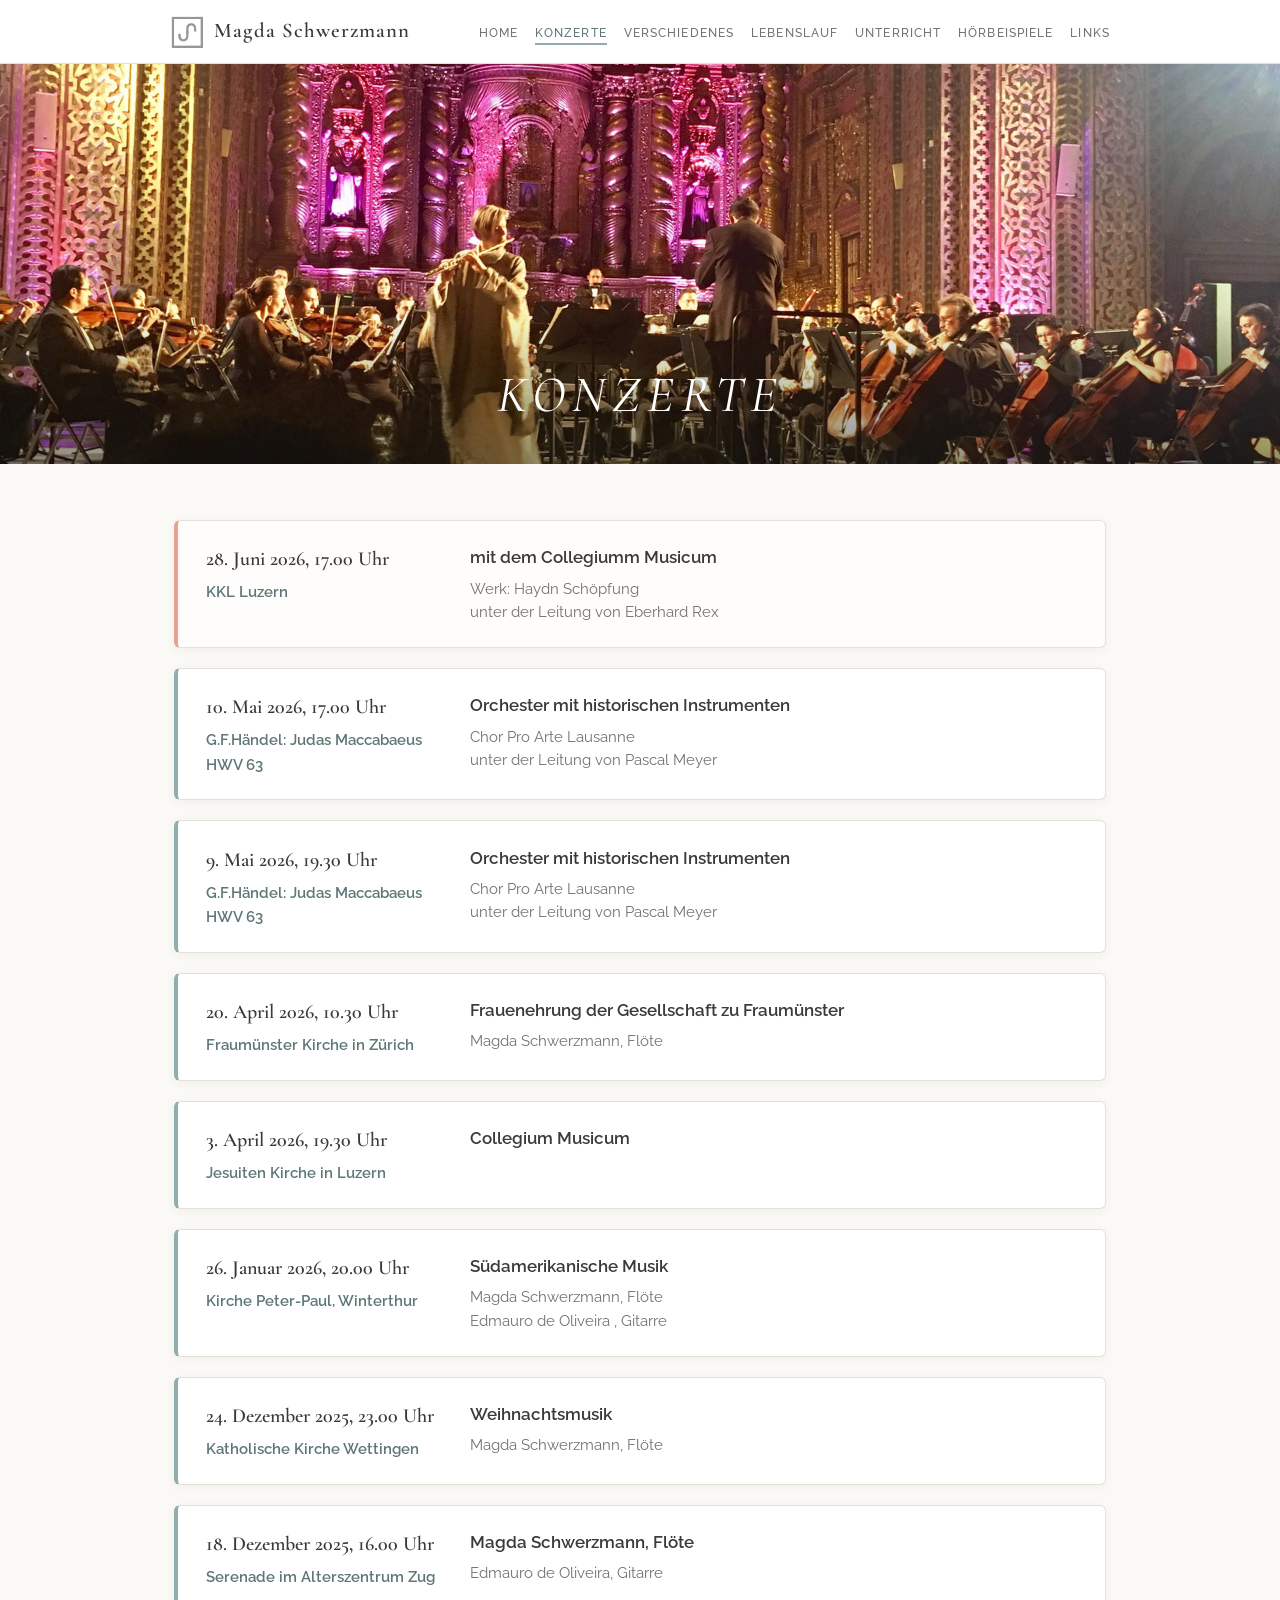
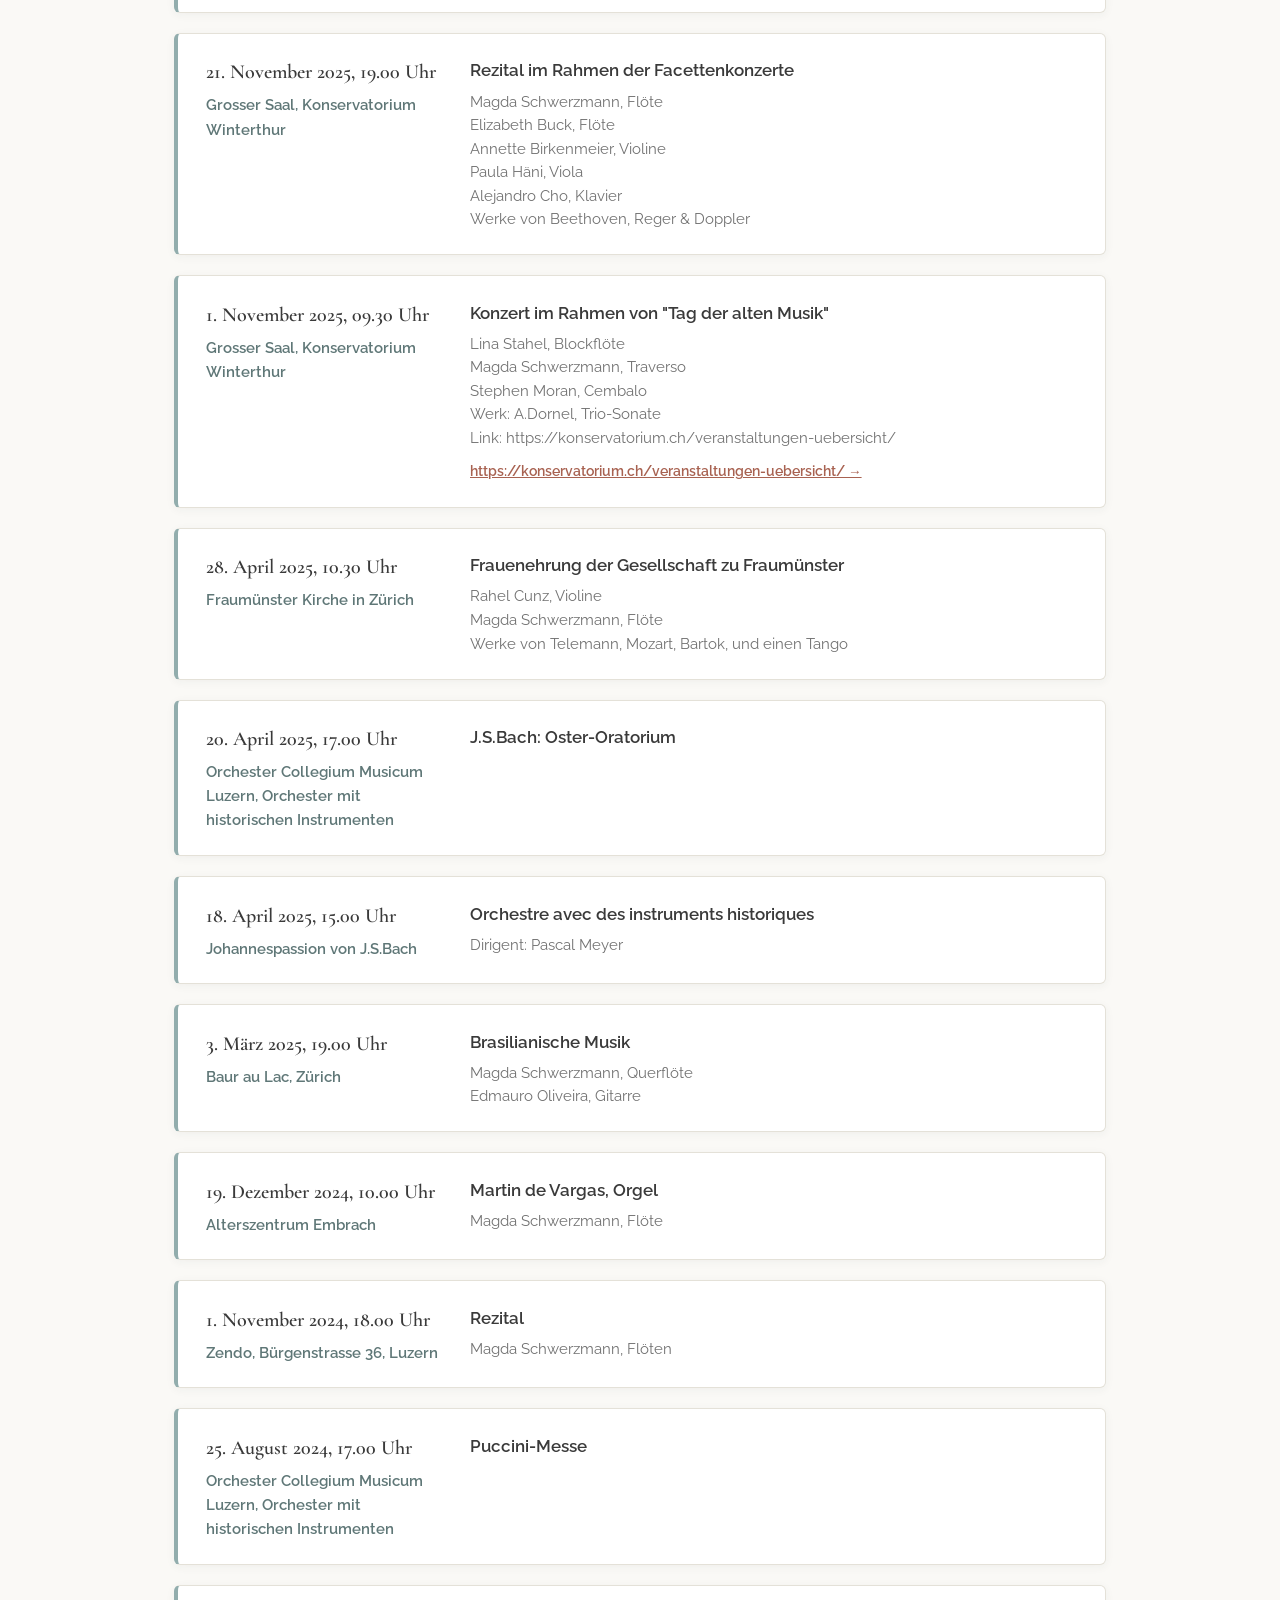
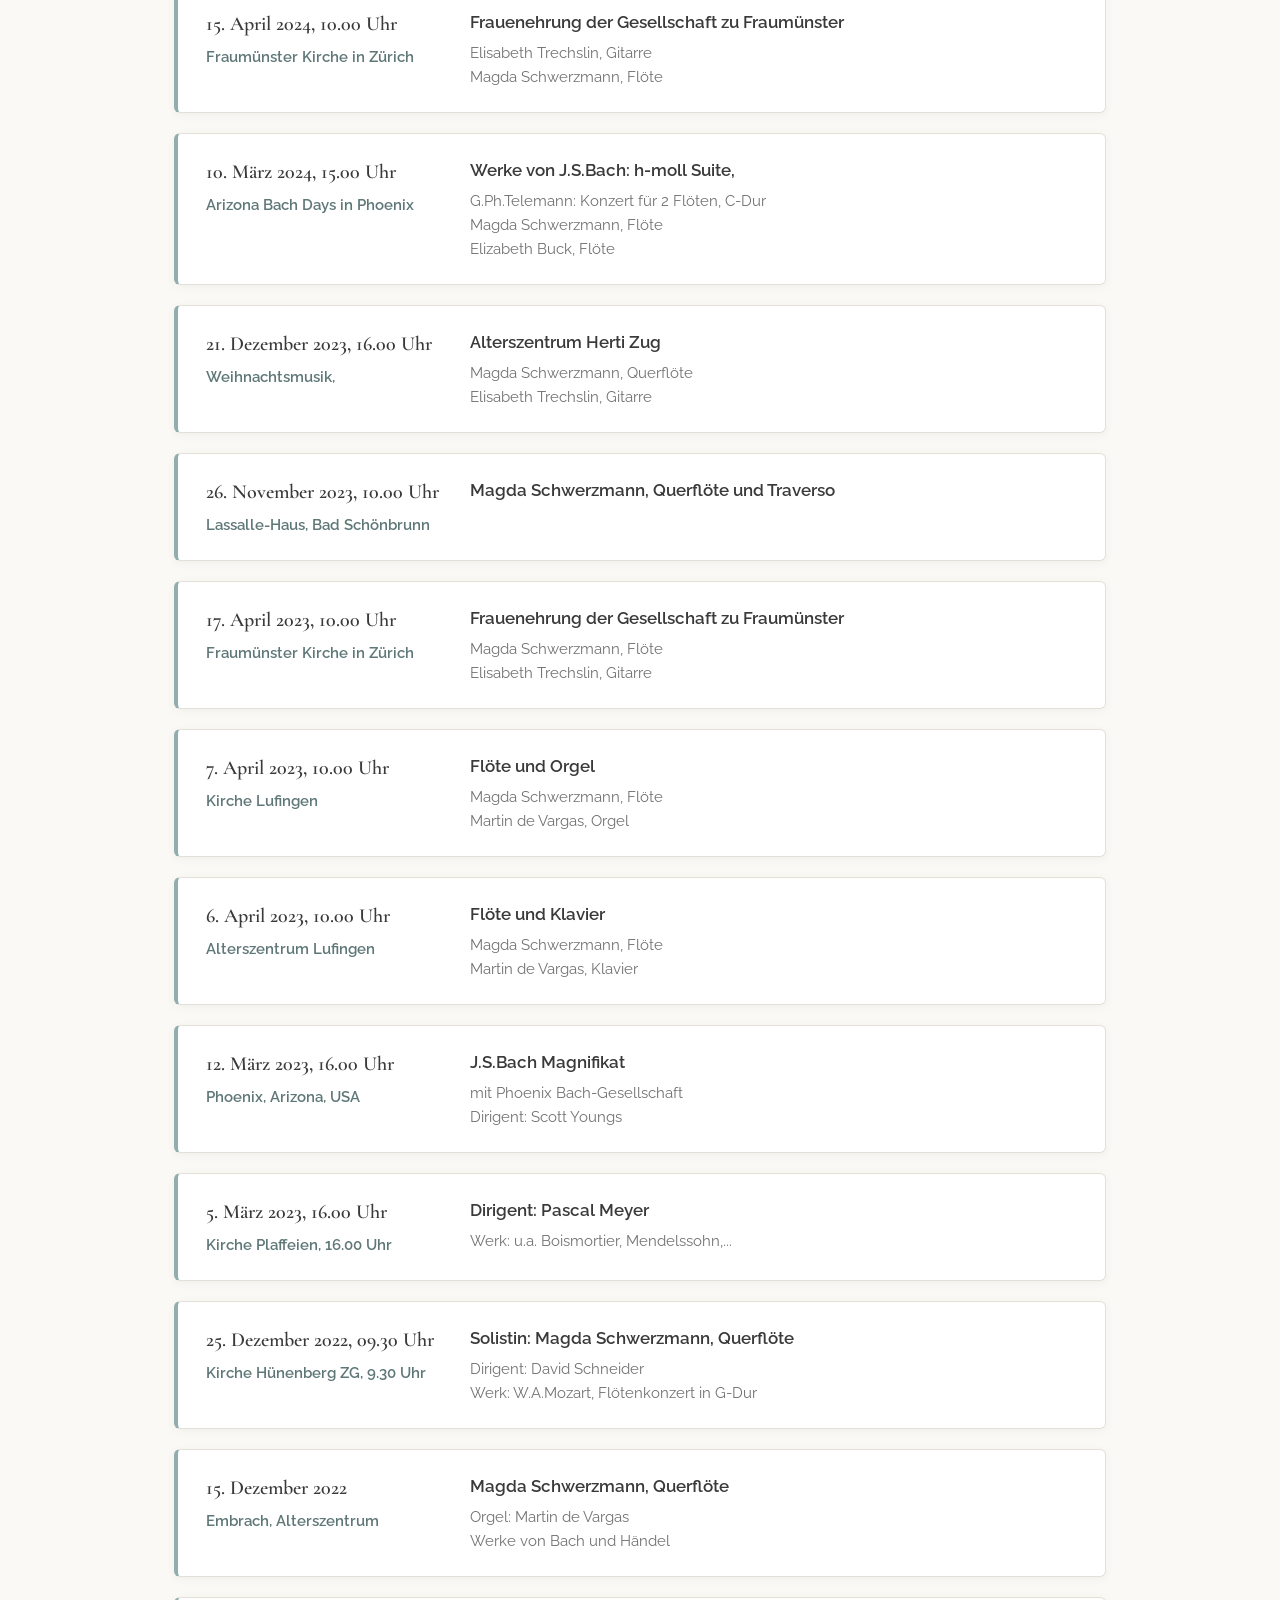
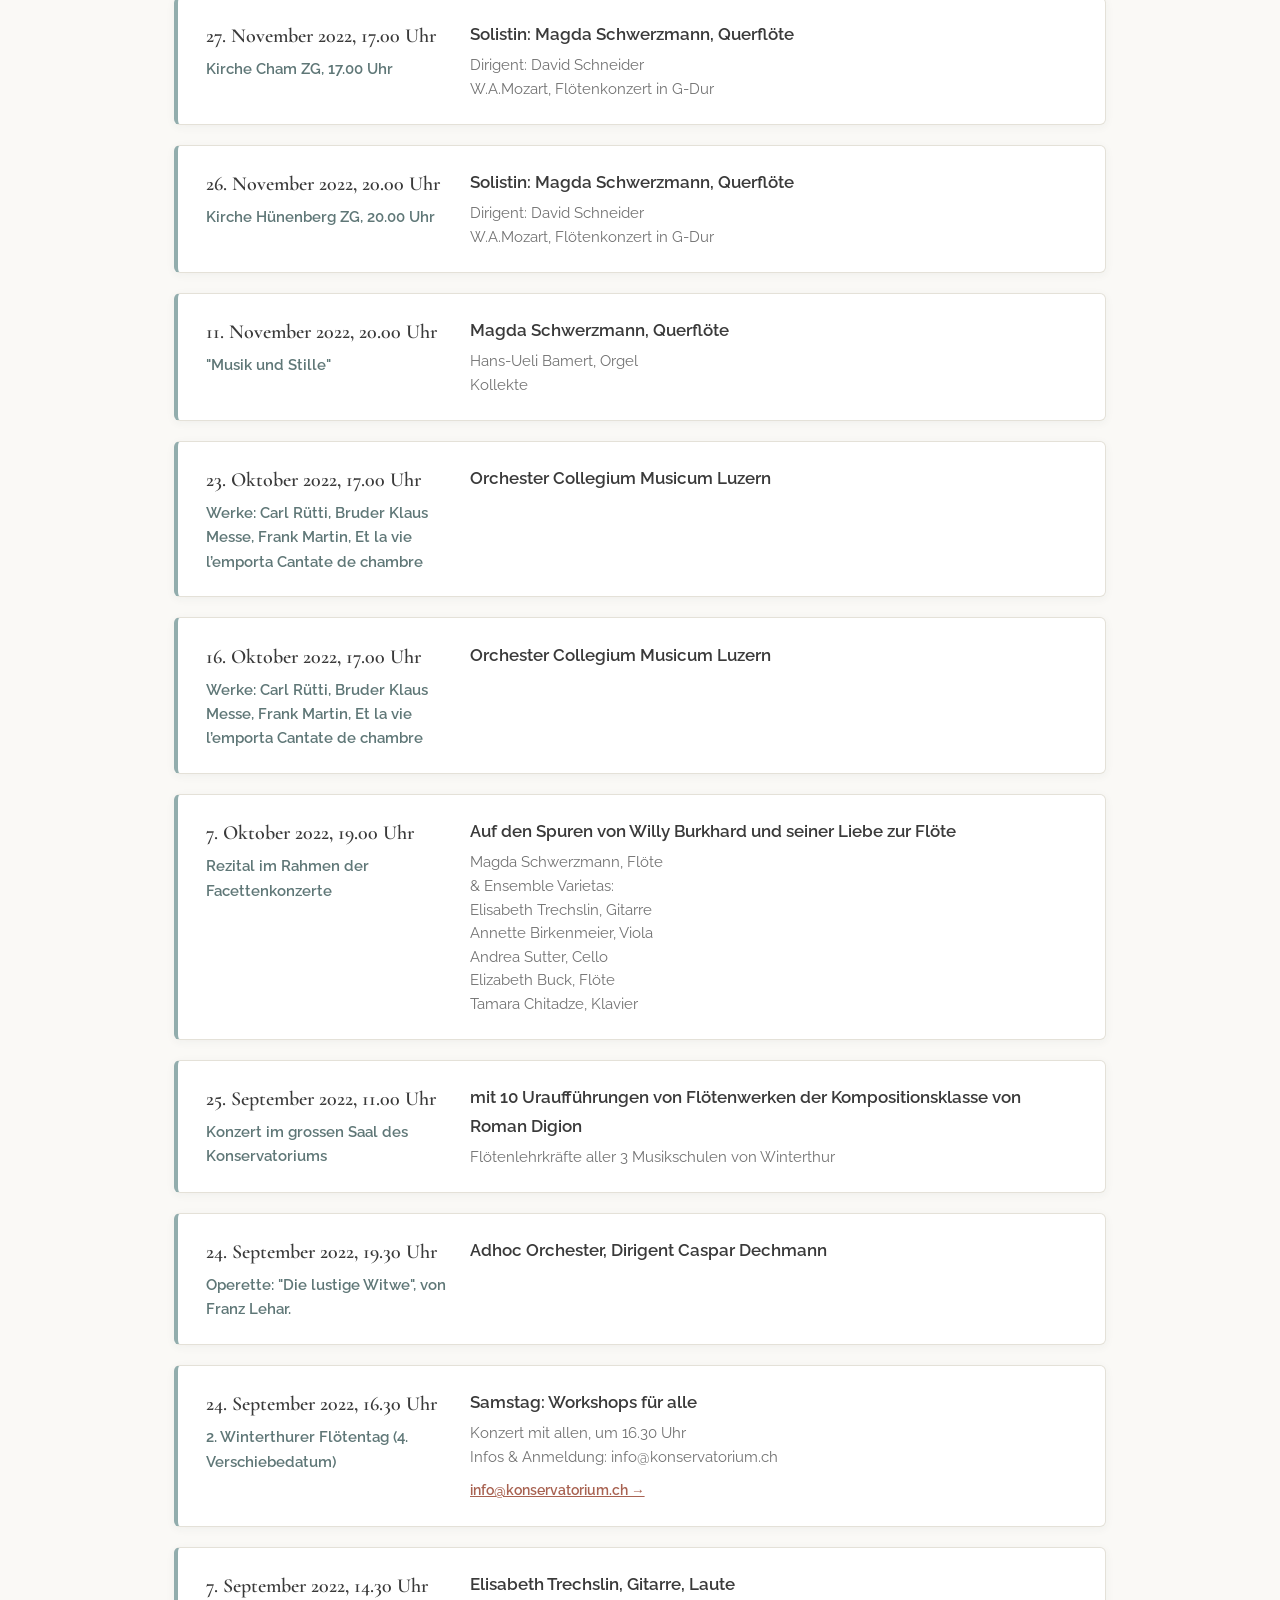
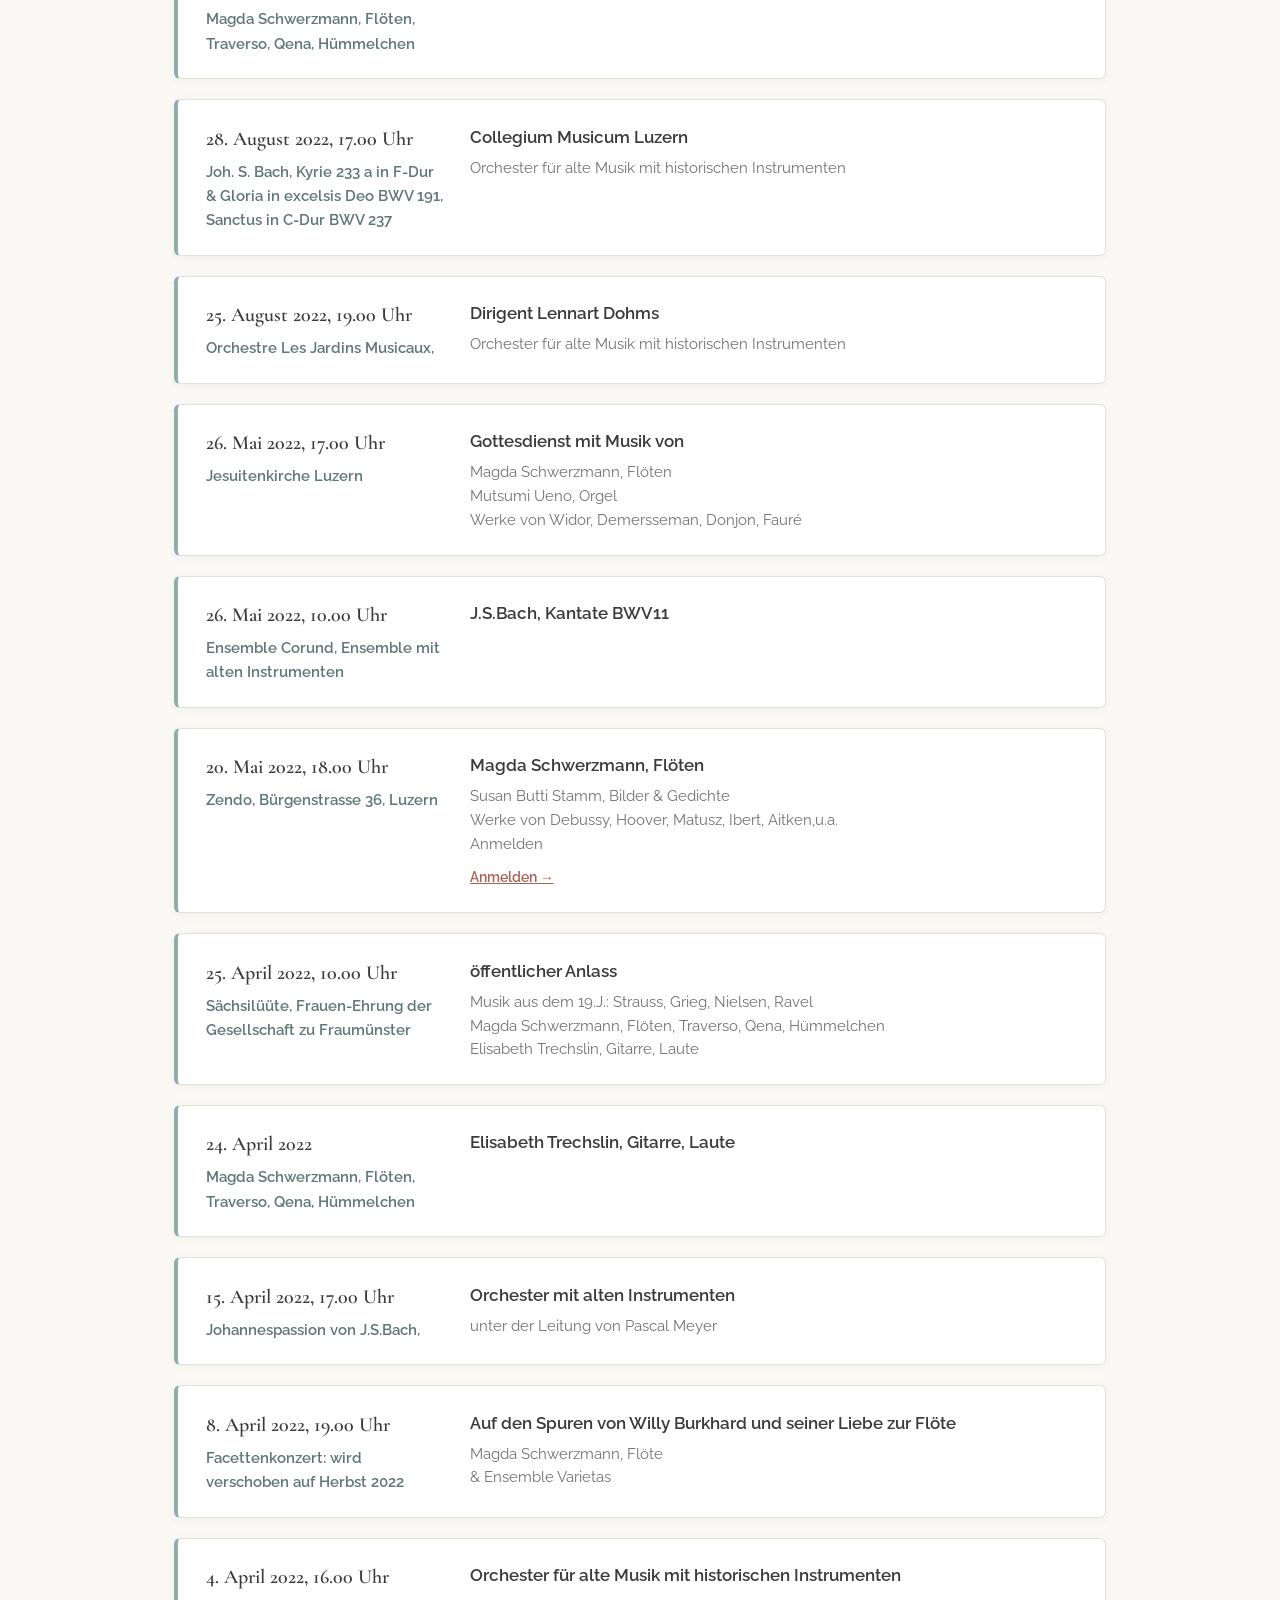
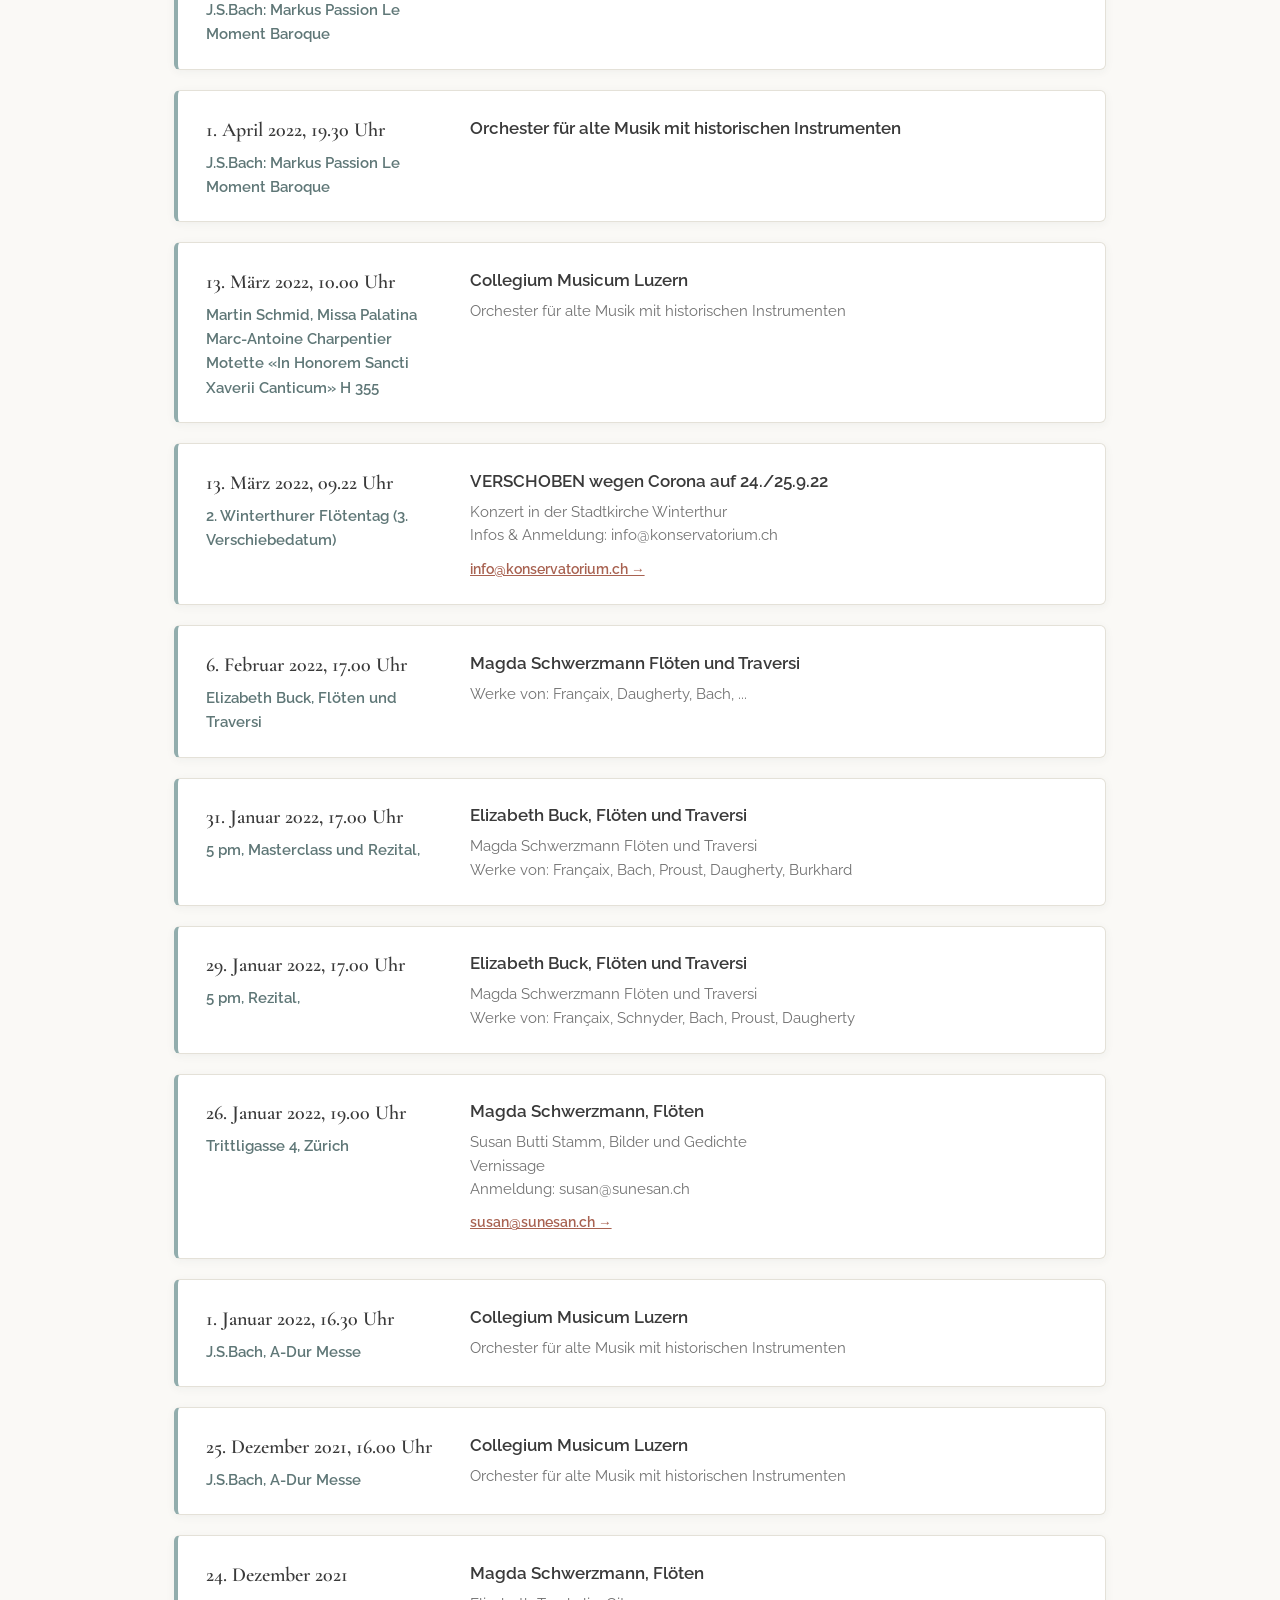
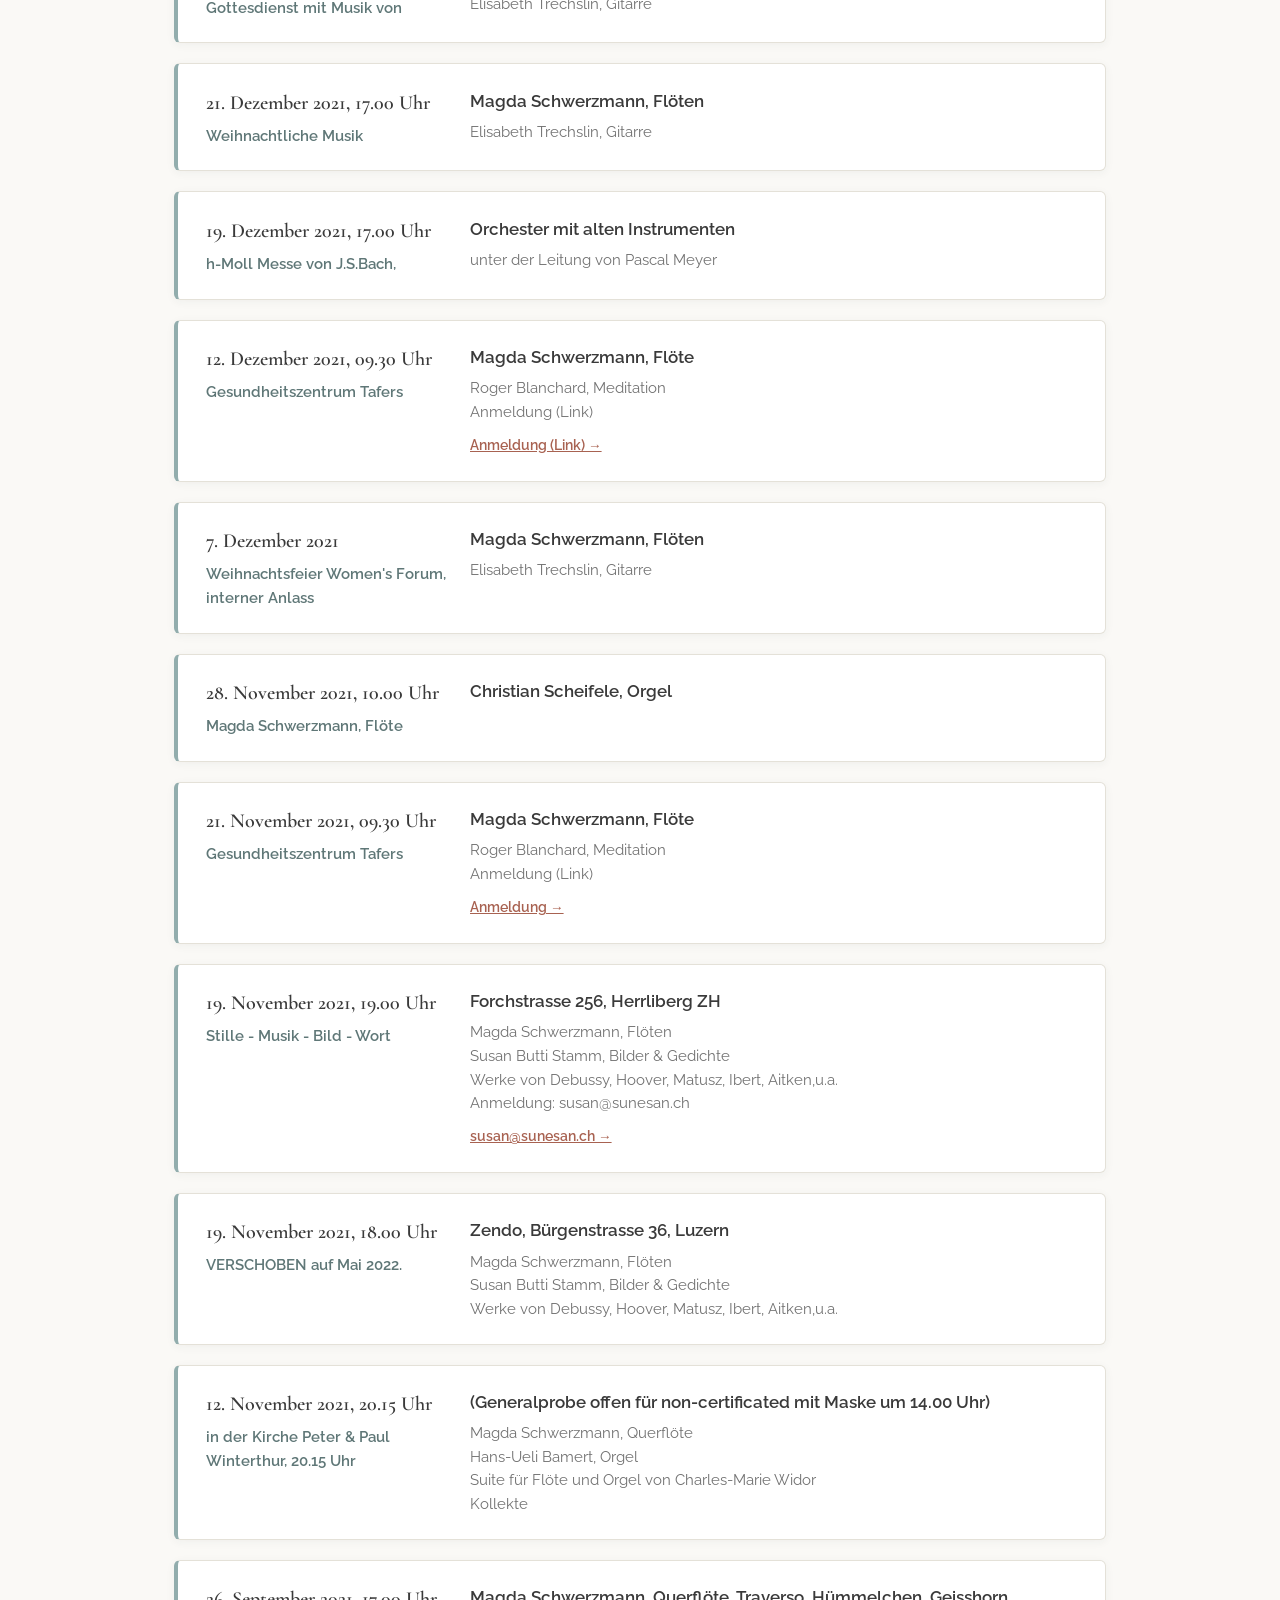
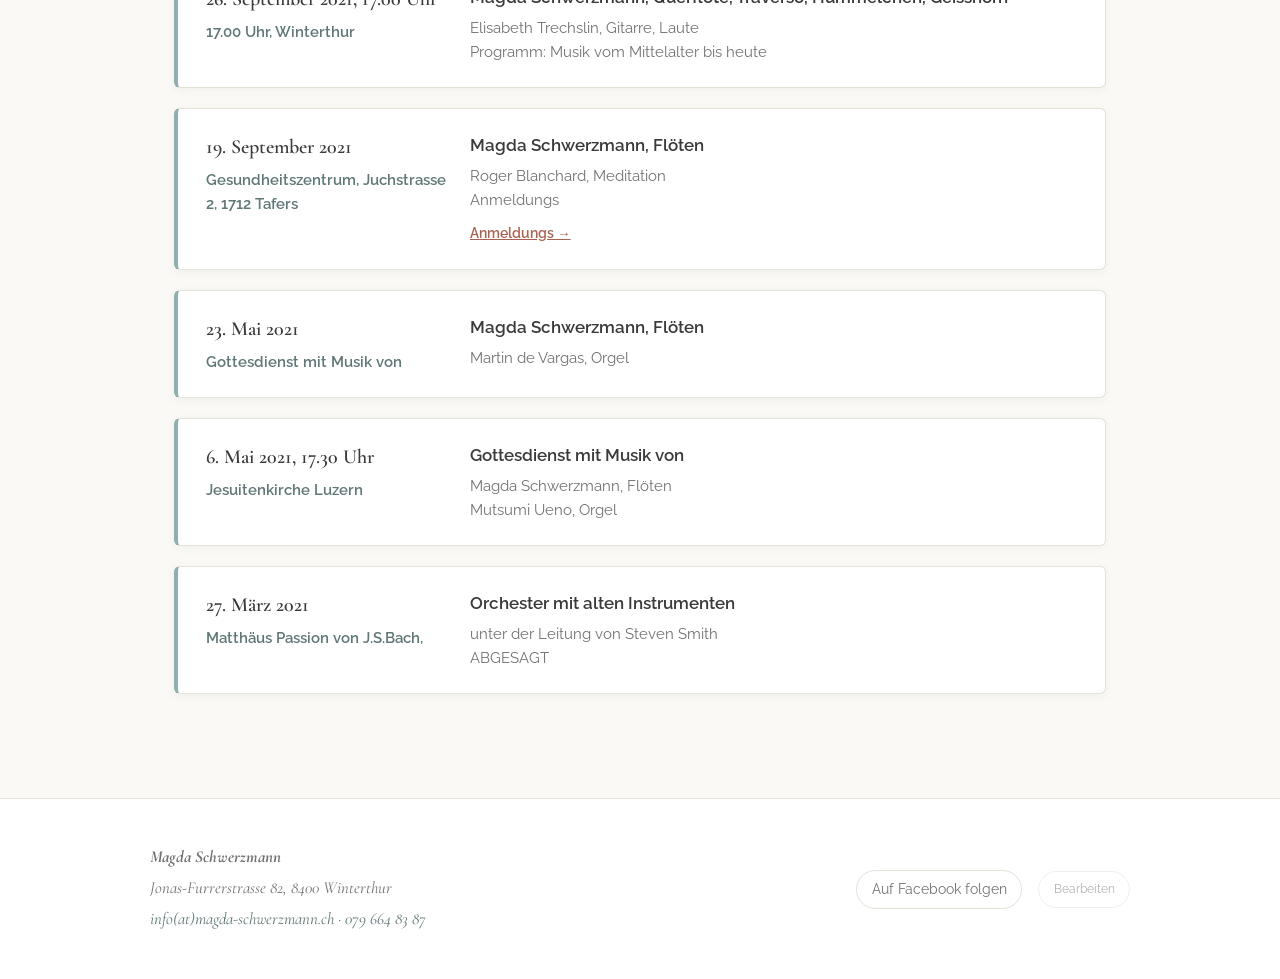
==== konzerte/index.html @ bfc287fc "Initial commit: Magda Schwerzmann website and visual editor" ====
<!DOCTYPE html>
<html lang="de">
<head>
  <meta charset="utf-8" />
  <meta name="viewport" content="width=device-width, initial-scale=1" />
  <title>KONZERTE | Magda Schwerzmann</title>
  <meta name="description" content="Magda Schwerzmann – Querflöte · Traversflöte · Kammermusik · Pädagogik in Winterthur" />
  <link rel="icon" href="../assets/images/logo.png" type="image/png" />
  <link rel="stylesheet" href="../assets/style.css" />
</head>
<body>
  <header class="site-header">
    <div class="header-inner">
      <a href="../" class="brand">
        <img src="../assets/images/logo.png" alt="Logo" />
        <span>Magda Schwerzmann</span>
      </a>
      <button class="nav-toggle" aria-label="Menü öffnen">☰</button>
      <nav class="site-nav" aria-label="Hauptnavigation">
        <ul>
          <li><a href="../">HOME</a></li>
          <li><a href="../konzerte/" class="active">KONZERTE</a></li>
          <li><a href="../verschiedenes/">VERSCHIEDENES</a></li>
          <li><a href="../lebenslauf/">LEBENSLAUF</a></li>
          <li><a href="../unterricht/">UNTERRICHT</a></li>
          <li><a href="../hoerbeispiele/">HÖRBEISPIELE</a></li>
          <li><a href="../links/">LINKS</a></li>
        </ul>
      </nav>
    </div>
  </header>

  <main>
    <section class="page-banner banner-konzerte" style="background-image: url('../assets/images/banner-konzerte.jpg');">
      <div class="page-banner-content">
        <h1>KONZERTE</h1>
      </div>
    </section>

    <div class="container">
      <div class="concerts-list">
        <article class="concert-item upcoming">
          <div class="concert-meta">
            <div class="concert-date">28. Juni 2026, 17.00 Uhr</div>
            <div class="concert-location">KKL Luzern</div>
          </div>
          <div class="concert-body">
            <h3>mit dem Collegiumm Musicum</h3>
            <div class="concert-details">Werk: Haydn Schöpfung
unter der Leitung von Eberhard Rex</div>
          </div>
        </article>
        <article class="concert-item">
          <div class="concert-meta">
            <div class="concert-date">10. Mai 2026, 17.00 Uhr</div>
            <div class="concert-location">G.F.Händel: Judas Maccabaeus HWV 63</div>
          </div>
          <div class="concert-body">
            <h3>Orchester mit historischen Instrumenten</h3>
            <div class="concert-details">Chor Pro Arte Lausanne
unter der Leitung von Pascal Meyer</div>
          </div>
        </article>
        <article class="concert-item">
          <div class="concert-meta">
            <div class="concert-date">9. Mai 2026, 19.30 Uhr</div>
            <div class="concert-location">G.F.Händel: Judas Maccabaeus HWV 63</div>
          </div>
          <div class="concert-body">
            <h3>Orchester mit historischen Instrumenten</h3>
            <div class="concert-details">Chor Pro Arte Lausanne
unter der Leitung von Pascal Meyer</div>
          </div>
        </article>
        <article class="concert-item">
          <div class="concert-meta">
            <div class="concert-date">20. April 2026, 10.30 Uhr</div>
            <div class="concert-location">Fraumünster Kirche in Zürich</div>
          </div>
          <div class="concert-body">
            <h3>Frauenehrung der Gesellschaft zu Fraumünster</h3>
            <div class="concert-details">Magda Schwerzmann, Flöte</div>
          </div>
        </article>
        <article class="concert-item">
          <div class="concert-meta">
            <div class="concert-date">3. April 2026, 19.30 Uhr</div>
            <div class="concert-location">Jesuiten Kirche in Luzern</div>
          </div>
          <div class="concert-body">
            <h3>Collegium Musicum</h3>
            <div class="concert-details"></div>
          </div>
        </article>
        <article class="concert-item">
          <div class="concert-meta">
            <div class="concert-date">26. Januar 2026, 20.00 Uhr</div>
            <div class="concert-location">Kirche Peter-Paul, Winterthur</div>
          </div>
          <div class="concert-body">
            <h3>Südamerikanische Musik</h3>
            <div class="concert-details">Magda Schwerzmann, Flöte
Edmauro de Oliveira , Gitarre</div>
          </div>
        </article>
        <article class="concert-item">
          <div class="concert-meta">
            <div class="concert-date">24. Dezember 2025, 23.00 Uhr</div>
            <div class="concert-location">Katholische Kirche Wettingen</div>
          </div>
          <div class="concert-body">
            <h3>Weihnachtsmusik</h3>
            <div class="concert-details">Magda Schwerzmann, Flöte</div>
          </div>
        </article>
        <article class="concert-item">
          <div class="concert-meta">
            <div class="concert-date">18. Dezember 2025, 16.00 Uhr</div>
            <div class="concert-location">Serenade im Alterszentrum Zug</div>
          </div>
          <div class="concert-body">
            <h3>Magda Schwerzmann, Flöte</h3>
            <div class="concert-details">Edmauro de Oliveira, Gitarre</div>
          </div>
        </article>
        <article class="concert-item">
          <div class="concert-meta">
            <div class="concert-date">21. November 2025, 19.00 Uhr</div>
            <div class="concert-location">Grosser Saal, Konservatorium Winterthur</div>
          </div>
          <div class="concert-body">
            <h3>Rezital im Rahmen der Facettenkonzerte</h3>
            <div class="concert-details">Magda Schwerzmann, Flöte
Elizabeth Buck, Flöte
Annette Birkenmeier, Violine
Paula Häni, Viola
Alejandro Cho, Klavier
Werke von Beethoven, Reger &amp; Doppler</div>
          </div>
        </article>
        <article class="concert-item">
          <div class="concert-meta">
            <div class="concert-date">1. November 2025, 09.30 Uhr</div>
            <div class="concert-location">Grosser Saal, Konservatorium Winterthur</div>
          </div>
          <div class="concert-body">
            <h3>Konzert im Rahmen von &quot;Tag der alten Musik&quot;</h3>
            <div class="concert-details">Lina Stahel, Blockflöte
Magda Schwerzmann, Traverso
Stephen Moran, Cembalo
Werk: A.Dornel, Trio-Sonate
Link: https://konservatorium.ch/veranstaltungen-uebersicht/</div>
            <a href="https://konservatorium.ch/veranstaltungen-uebersicht/" target="_blank" rel="noopener noreferrer" class="concert-link">https://konservatorium.ch/veranstaltungen-uebersicht/ →</a>
          </div>
        </article>
        <article class="concert-item">
          <div class="concert-meta">
            <div class="concert-date">28. April 2025, 10.30 Uhr</div>
            <div class="concert-location">Fraumünster Kirche in Zürich</div>
          </div>
          <div class="concert-body">
            <h3>Frauenehrung der Gesellschaft zu Fraumünster</h3>
            <div class="concert-details">Rahel Cunz, Violine
Magda Schwerzmann, Flöte
Werke von Telemann, Mozart, Bartok, und einen Tango</div>
          </div>
        </article>
        <article class="concert-item">
          <div class="concert-meta">
            <div class="concert-date">20. April 2025, 17.00 Uhr</div>
            <div class="concert-location">Orchester Collegium Musicum Luzern, Orchester mit historischen Instrumenten</div>
          </div>
          <div class="concert-body">
            <h3>J.S.Bach: Oster-Oratorium</h3>
            <div class="concert-details"></div>
          </div>
        </article>
        <article class="concert-item">
          <div class="concert-meta">
            <div class="concert-date">18. April 2025, 15.00 Uhr</div>
            <div class="concert-location">Johannespassion von J.S.Bach</div>
          </div>
          <div class="concert-body">
            <h3>Orchestre avec des instruments historiques</h3>
            <div class="concert-details">Dirigent: Pascal Meyer</div>
          </div>
        </article>
        <article class="concert-item">
          <div class="concert-meta">
            <div class="concert-date">3. März 2025, 19.00 Uhr</div>
            <div class="concert-location">Baur au Lac, Zürich</div>
          </div>
          <div class="concert-body">
            <h3>Brasilianische Musik</h3>
            <div class="concert-details">Magda Schwerzmann, Querflöte
Edmauro Oliveira, Gitarre</div>
          </div>
        </article>
        <article class="concert-item">
          <div class="concert-meta">
            <div class="concert-date">19. Dezember 2024, 10.00 Uhr</div>
            <div class="concert-location">Alterszentrum Embrach</div>
          </div>
          <div class="concert-body">
            <h3>Martin de Vargas, Orgel</h3>
            <div class="concert-details">Magda Schwerzmann, Flöte</div>
          </div>
        </article>
        <article class="concert-item">
          <div class="concert-meta">
            <div class="concert-date">1. November 2024, 18.00 Uhr</div>
            <div class="concert-location">Zendo, Bürgenstrasse 36, Luzern</div>
          </div>
          <div class="concert-body">
            <h3>Rezital</h3>
            <div class="concert-details">Magda Schwerzmann, Flöten</div>
          </div>
        </article>
        <article class="concert-item">
          <div class="concert-meta">
            <div class="concert-date">25. August 2024, 17.00 Uhr</div>
            <div class="concert-location">Orchester Collegium Musicum Luzern, Orchester mit historischen Instrumenten</div>
          </div>
          <div class="concert-body">
            <h3>Puccini-Messe</h3>
            <div class="concert-details"></div>
          </div>
        </article>
        <article class="concert-item">
          <div class="concert-meta">
            <div class="concert-date">15. April 2024, 10.00 Uhr</div>
            <div class="concert-location">Fraumünster Kirche in Zürich</div>
          </div>
          <div class="concert-body">
            <h3>Frauenehrung der Gesellschaft zu Fraumünster</h3>
            <div class="concert-details">Elisabeth Trechslin, Gitarre
Magda Schwerzmann, Flöte</div>
          </div>
        </article>
        <article class="concert-item">
          <div class="concert-meta">
            <div class="concert-date">10. März 2024, 15.00 Uhr</div>
            <div class="concert-location">Arizona Bach Days in Phoenix</div>
          </div>
          <div class="concert-body">
            <h3>Werke von J.S.Bach: h-moll Suite,</h3>
            <div class="concert-details">G.Ph.Telemann: Konzert für 2 Flöten, C-Dur
Magda Schwerzmann, Flöte
Elizabeth Buck, Flöte</div>
          </div>
        </article>
        <article class="concert-item">
          <div class="concert-meta">
            <div class="concert-date">21. Dezember 2023, 16.00 Uhr</div>
            <div class="concert-location">Weihnachtsmusik,</div>
          </div>
          <div class="concert-body">
            <h3>Alterszentrum Herti Zug</h3>
            <div class="concert-details">Magda Schwerzmann, Querflöte
Elisabeth Trechslin, Gitarre</div>
          </div>
        </article>
        <article class="concert-item">
          <div class="concert-meta">
            <div class="concert-date">26. November 2023, 10.00 Uhr</div>
            <div class="concert-location">Lassalle-Haus, Bad Schönbrunn</div>
          </div>
          <div class="concert-body">
            <h3>Magda Schwerzmann, Querflöte und Traverso</h3>
            <div class="concert-details"></div>
          </div>
        </article>
        <article class="concert-item">
          <div class="concert-meta">
            <div class="concert-date">17. April 2023, 10.00 Uhr</div>
            <div class="concert-location">Fraumünster Kirche in Zürich</div>
          </div>
          <div class="concert-body">
            <h3>Frauenehrung der Gesellschaft zu Fraumünster</h3>
            <div class="concert-details">Magda Schwerzmann, Flöte
Elisabeth Trechslin, Gitarre</div>
          </div>
        </article>
        <article class="concert-item">
          <div class="concert-meta">
            <div class="concert-date">7. April 2023, 10.00 Uhr</div>
            <div class="concert-location">Kirche Lufingen</div>
          </div>
          <div class="concert-body">
            <h3>Flöte und Orgel</h3>
            <div class="concert-details">Magda Schwerzmann, Flöte
Martin de Vargas, Orgel</div>
          </div>
        </article>
        <article class="concert-item">
          <div class="concert-meta">
            <div class="concert-date">6. April 2023, 10.00 Uhr</div>
            <div class="concert-location">Alterszentrum Lufingen</div>
          </div>
          <div class="concert-body">
            <h3>Flöte und Klavier</h3>
            <div class="concert-details">Magda Schwerzmann, Flöte
Martin de Vargas, Klavier</div>
          </div>
        </article>
        <article class="concert-item">
          <div class="concert-meta">
            <div class="concert-date">12. März 2023, 16.00 Uhr</div>
            <div class="concert-location">Phoenix, Arizona, USA</div>
          </div>
          <div class="concert-body">
            <h3>J.S.Bach Magnifikat</h3>
            <div class="concert-details">mit Phoenix Bach-Gesellschaft
Dirigent: Scott Youngs</div>
          </div>
        </article>
        <article class="concert-item">
          <div class="concert-meta">
            <div class="concert-date">5. März 2023, 16.00 Uhr</div>
            <div class="concert-location">Kirche Plaffeien, 16.00 Uhr</div>
          </div>
          <div class="concert-body">
            <h3>Dirigent: Pascal Meyer</h3>
            <div class="concert-details">Werk: u.a. Boismortier, Mendelssohn,...</div>
          </div>
        </article>
        <article class="concert-item">
          <div class="concert-meta">
            <div class="concert-date">25. Dezember 2022, 09.30 Uhr</div>
            <div class="concert-location">Kirche Hünenberg ZG, 9.30 Uhr</div>
          </div>
          <div class="concert-body">
            <h3>Solistin: Magda Schwerzmann, Querflöte</h3>
            <div class="concert-details">Dirigent: David Schneider
Werk: W.A.Mozart, Flötenkonzert in G-Dur</div>
          </div>
        </article>
        <article class="concert-item">
          <div class="concert-meta">
            <div class="concert-date">15. Dezember 2022</div>
            <div class="concert-location">Embrach, Alterszentrum</div>
          </div>
          <div class="concert-body">
            <h3>Magda Schwerzmann, Querflöte</h3>
            <div class="concert-details">Orgel: Martin de Vargas
Werke von Bach und Händel</div>
          </div>
        </article>
        <article class="concert-item">
          <div class="concert-meta">
            <div class="concert-date">27. November 2022, 17.00 Uhr</div>
            <div class="concert-location">Kirche Cham ZG, 17.00 Uhr</div>
          </div>
          <div class="concert-body">
            <h3>Solistin: Magda Schwerzmann, Querflöte</h3>
            <div class="concert-details">Dirigent: David Schneider
W.A.Mozart, Flötenkonzert in G-Dur</div>
          </div>
        </article>
        <article class="concert-item">
          <div class="concert-meta">
            <div class="concert-date">26. November 2022, 20.00 Uhr</div>
            <div class="concert-location">Kirche Hünenberg ZG, 20.00 Uhr</div>
          </div>
          <div class="concert-body">
            <h3>Solistin: Magda Schwerzmann, Querflöte</h3>
            <div class="concert-details">Dirigent: David Schneider
W.A.Mozart, Flötenkonzert in G-Dur</div>
          </div>
        </article>
        <article class="concert-item">
          <div class="concert-meta">
            <div class="concert-date">11. November 2022, 20.00 Uhr</div>
            <div class="concert-location">&quot;Musik und Stille&quot;</div>
          </div>
          <div class="concert-body">
            <h3>Magda Schwerzmann, Querflöte</h3>
            <div class="concert-details">Hans-Ueli Bamert, Orgel
Kollekte</div>
          </div>
        </article>
        <article class="concert-item">
          <div class="concert-meta">
            <div class="concert-date">23. Oktober 2022, 17.00 Uhr</div>
            <div class="concert-location">Werke: Carl Rütti, Bruder Klaus Messe, Frank Martin, Et la vie l’emporta Cantate de chambre</div>
          </div>
          <div class="concert-body">
            <h3>Orchester Collegium Musicum Luzern</h3>
            <div class="concert-details"></div>
          </div>
        </article>
        <article class="concert-item">
          <div class="concert-meta">
            <div class="concert-date">16. Oktober 2022, 17.00 Uhr</div>
            <div class="concert-location">Werke: Carl Rütti, Bruder Klaus Messe, Frank Martin, Et la vie l’emporta Cantate de chambre</div>
          </div>
          <div class="concert-body">
            <h3>Orchester Collegium Musicum Luzern</h3>
            <div class="concert-details"></div>
          </div>
        </article>
        <article class="concert-item">
          <div class="concert-meta">
            <div class="concert-date">7. Oktober 2022, 19.00 Uhr</div>
            <div class="concert-location">Rezital im Rahmen der Facettenkonzerte</div>
          </div>
          <div class="concert-body">
            <h3>Auf den Spuren von Willy Burkhard und seiner Liebe zur Flöte</h3>
            <div class="concert-details">Magda Schwerzmann, Flöte
&amp; Ensemble Varietas:
Elisabeth Trechslin, Gitarre
Annette Birkenmeier, Viola
Andrea Sutter, Cello
Elizabeth Buck, Flöte
Tamara Chitadze, Klavier</div>
          </div>
        </article>
        <article class="concert-item">
          <div class="concert-meta">
            <div class="concert-date">25. September 2022, 11.00 Uhr</div>
            <div class="concert-location">Konzert im grossen Saal des Konservatoriums</div>
          </div>
          <div class="concert-body">
            <h3>mit 10 Uraufführungen von Flötenwerken der Kompositionsklasse von Roman Digion</h3>
            <div class="concert-details">Flötenlehrkräfte aller 3 Musikschulen von Winterthur</div>
          </div>
        </article>
        <article class="concert-item">
          <div class="concert-meta">
            <div class="concert-date">24. September 2022, 19.30 Uhr</div>
            <div class="concert-location">Operette: &quot;Die lustige Witwe&quot;, von Franz Lehar.</div>
          </div>
          <div class="concert-body">
            <h3>Adhoc Orchester, Dirigent Caspar Dechmann</h3>
            <div class="concert-details"></div>
          </div>
        </article>
        <article class="concert-item">
          <div class="concert-meta">
            <div class="concert-date">24. September 2022, 16.30 Uhr</div>
            <div class="concert-location">2. Winterthurer Flötentag (4. Verschiebedatum)</div>
          </div>
          <div class="concert-body">
            <h3>Samstag: Workshops für alle</h3>
            <div class="concert-details">Konzert mit allen, um 16.30 Uhr
Infos &amp; Anmeldung: info@konservatorium.ch</div>
            <a href="mailto:info@konservatorium.ch" target="_blank" rel="noopener noreferrer" class="concert-link">info@konservatorium.ch →</a>
          </div>
        </article>
        <article class="concert-item">
          <div class="concert-meta">
            <div class="concert-date">7. September 2022, 14.30 Uhr</div>
            <div class="concert-location">Magda Schwerzmann, Flöten, Traverso, Qena, Hümmelchen</div>
          </div>
          <div class="concert-body">
            <h3>Elisabeth Trechslin, Gitarre, Laute</h3>
            <div class="concert-details"></div>
          </div>
        </article>
        <article class="concert-item">
          <div class="concert-meta">
            <div class="concert-date">28. August 2022, 17.00 Uhr</div>
            <div class="concert-location">Joh. S. Bach, Kyrie 233 a in F-Dur &amp; Gloria in excelsis Deo BWV 191, Sanctus in C-Dur BWV 237</div>
          </div>
          <div class="concert-body">
            <h3>Collegium Musicum Luzern</h3>
            <div class="concert-details">Orchester für alte Musik mit historischen Instrumenten</div>
          </div>
        </article>
        <article class="concert-item">
          <div class="concert-meta">
            <div class="concert-date">25. August 2022, 19.00 Uhr</div>
            <div class="concert-location">Orchestre Les Jardins Musicaux,</div>
          </div>
          <div class="concert-body">
            <h3>Dirigent Lennart Dohms</h3>
            <div class="concert-details">Orchester für alte Musik mit historischen Instrumenten</div>
          </div>
        </article>
        <article class="concert-item">
          <div class="concert-meta">
            <div class="concert-date">26. Mai 2022, 17.00 Uhr</div>
            <div class="concert-location">Jesuitenkirche Luzern</div>
          </div>
          <div class="concert-body">
            <h3>Gottesdienst mit Musik von</h3>
            <div class="concert-details">Magda Schwerzmann, Flöten
Mutsumi Ueno, Orgel
Werke von Widor, Demersseman, Donjon, Fauré</div>
          </div>
        </article>
        <article class="concert-item">
          <div class="concert-meta">
            <div class="concert-date">26. Mai 2022, 10.00 Uhr</div>
            <div class="concert-location">Ensemble Corund, Ensemble mit alten Instrumenten</div>
          </div>
          <div class="concert-body">
            <h3>J.S.Bach, Kantate BWV11</h3>
            <div class="concert-details"></div>
          </div>
        </article>
        <article class="concert-item">
          <div class="concert-meta">
            <div class="concert-date">20. Mai 2022, 18.00 Uhr</div>
            <div class="concert-location">Zendo, Bürgenstrasse 36, Luzern</div>
          </div>
          <div class="concert-body">
            <h3>Magda Schwerzmann, Flöten</h3>
            <div class="concert-details">Susan Butti Stamm, Bilder &amp; Gedichte
Werke von Debussy, Hoover, Matusz, Ibert, Aitken,u.a.
Anmelden</div>
            <a href="https://www.zenzentrum-offenerkreis.ch/details/Konzert_2022_05_20.html" target="_blank" rel="noopener noreferrer" class="concert-link">Anmelden →</a>
          </div>
        </article>
        <article class="concert-item">
          <div class="concert-meta">
            <div class="concert-date">25. April 2022, 10.00 Uhr</div>
            <div class="concert-location">Sächsilüüte, Frauen-Ehrung der Gesellschaft zu Fraumünster</div>
          </div>
          <div class="concert-body">
            <h3>öffentlicher Anlass</h3>
            <div class="concert-details">Musik aus dem 19.J.: Strauss, Grieg, Nielsen, Ravel
Magda Schwerzmann, Flöten, Traverso, Qena, Hümmelchen
Elisabeth Trechslin, Gitarre, Laute</div>
          </div>
        </article>
        <article class="concert-item">
          <div class="concert-meta">
            <div class="concert-date">24. April 2022</div>
            <div class="concert-location">Magda Schwerzmann, Flöten, Traverso, Qena, Hümmelchen</div>
          </div>
          <div class="concert-body">
            <h3>Elisabeth Trechslin, Gitarre, Laute</h3>
            <div class="concert-details"></div>
          </div>
        </article>
        <article class="concert-item">
          <div class="concert-meta">
            <div class="concert-date">15. April 2022, 17.00 Uhr</div>
            <div class="concert-location">Johannespassion von J.S.Bach,</div>
          </div>
          <div class="concert-body">
            <h3>Orchester mit alten Instrumenten</h3>
            <div class="concert-details">unter der Leitung von Pascal Meyer</div>
          </div>
        </article>
        <article class="concert-item">
          <div class="concert-meta">
            <div class="concert-date">8. April 2022, 19.00 Uhr</div>
            <div class="concert-location">Facettenkonzert: wird verschoben auf Herbst 2022</div>
          </div>
          <div class="concert-body">
            <h3>Auf den Spuren von Willy Burkhard und seiner Liebe zur Flöte</h3>
            <div class="concert-details">Magda Schwerzmann, Flöte
&amp; Ensemble Varietas</div>
          </div>
        </article>
        <article class="concert-item">
          <div class="concert-meta">
            <div class="concert-date">4. April 2022, 16.00 Uhr</div>
            <div class="concert-location">J.S.Bach: Markus Passion
Le Moment Baroque</div>
          </div>
          <div class="concert-body">
            <h3>Orchester für alte Musik mit historischen Instrumenten</h3>
            <div class="concert-details"></div>
          </div>
        </article>
        <article class="concert-item">
          <div class="concert-meta">
            <div class="concert-date">1. April 2022, 19.30 Uhr</div>
            <div class="concert-location">J.S.Bach: Markus Passion
Le Moment Baroque</div>
          </div>
          <div class="concert-body">
            <h3>Orchester für alte Musik mit historischen Instrumenten</h3>
            <div class="concert-details"></div>
          </div>
        </article>
        <article class="concert-item">
          <div class="concert-meta">
            <div class="concert-date">13. März 2022, 10.00 Uhr</div>
            <div class="concert-location">Martin Schmid, Missa Palatina
Marc-Antoine Charpentier Motette «In Honorem Sancti Xaverii Canticum» H 355</div>
          </div>
          <div class="concert-body">
            <h3>Collegium Musicum Luzern</h3>
            <div class="concert-details">Orchester für alte Musik mit historischen Instrumenten</div>
          </div>
        </article>
        <article class="concert-item">
          <div class="concert-meta">
            <div class="concert-date">13. März 2022, 09.22 Uhr</div>
            <div class="concert-location">2. Winterthurer Flötentag (3. Verschiebedatum)</div>
          </div>
          <div class="concert-body">
            <h3>VERSCHOBEN wegen Corona auf 24./25.9.22</h3>
            <div class="concert-details">Konzert in der Stadtkirche Winterthur
Infos &amp; Anmeldung: info@konservatorium.ch</div>
            <a href="mailto:info@konservatorium.ch" target="_blank" rel="noopener noreferrer" class="concert-link">info@konservatorium.ch →</a>
          </div>
        </article>
        <article class="concert-item">
          <div class="concert-meta">
            <div class="concert-date">6. Februar 2022, 17.00 Uhr</div>
            <div class="concert-location">Elizabeth Buck, Flöten und Traversi</div>
          </div>
          <div class="concert-body">
            <h3>Magda Schwerzmann Flöten und Traversi</h3>
            <div class="concert-details">Werke von: Françaix, Daugherty, Bach, ...</div>
          </div>
        </article>
        <article class="concert-item">
          <div class="concert-meta">
            <div class="concert-date">31. Januar 2022, 17.00 Uhr</div>
            <div class="concert-location">5 pm, Masterclass und Rezital,</div>
          </div>
          <div class="concert-body">
            <h3>Elizabeth Buck, Flöten und Traversi</h3>
            <div class="concert-details">Magda Schwerzmann Flöten und Traversi
Werke von: Françaix, Bach, Proust, Daugherty, Burkhard</div>
          </div>
        </article>
        <article class="concert-item">
          <div class="concert-meta">
            <div class="concert-date">29. Januar 2022, 17.00 Uhr</div>
            <div class="concert-location">5 pm, Rezital,</div>
          </div>
          <div class="concert-body">
            <h3>Elizabeth Buck, Flöten und Traversi</h3>
            <div class="concert-details">Magda Schwerzmann Flöten und Traversi
Werke von: Françaix, Schnyder, Bach, Proust, Daugherty</div>
          </div>
        </article>
        <article class="concert-item">
          <div class="concert-meta">
            <div class="concert-date">26. Januar 2022, 19.00 Uhr</div>
            <div class="concert-location">Trittligasse 4, Zürich</div>
          </div>
          <div class="concert-body">
            <h3>Magda Schwerzmann, Flöten</h3>
            <div class="concert-details">Susan Butti Stamm, Bilder und Gedichte
Vernissage
Anmeldung: susan@sunesan.ch</div>
            <a href="mailto:susan@sunesan.ch" target="_blank" rel="noopener noreferrer" class="concert-link">susan@sunesan.ch →</a>
          </div>
        </article>
        <article class="concert-item">
          <div class="concert-meta">
            <div class="concert-date">1. Januar 2022, 16.30 Uhr</div>
            <div class="concert-location">J.S.Bach, A-Dur Messe</div>
          </div>
          <div class="concert-body">
            <h3>Collegium Musicum Luzern</h3>
            <div class="concert-details">Orchester für alte Musik mit historischen Instrumenten</div>
          </div>
        </article>
        <article class="concert-item">
          <div class="concert-meta">
            <div class="concert-date">25. Dezember 2021, 16.00 Uhr</div>
            <div class="concert-location">J.S.Bach, A-Dur Messe</div>
          </div>
          <div class="concert-body">
            <h3>Collegium Musicum Luzern</h3>
            <div class="concert-details">Orchester für alte Musik mit historischen Instrumenten</div>
          </div>
        </article>
        <article class="concert-item">
          <div class="concert-meta">
            <div class="concert-date">24. Dezember 2021</div>
            <div class="concert-location">Gottesdienst mit Musik von</div>
          </div>
          <div class="concert-body">
            <h3>Magda Schwerzmann, Flöten</h3>
            <div class="concert-details">Elisabeth Trechslin, Gitarre</div>
          </div>
        </article>
        <article class="concert-item">
          <div class="concert-meta">
            <div class="concert-date">21. Dezember 2021, 17.00 Uhr</div>
            <div class="concert-location">Weihnachtliche Musik</div>
          </div>
          <div class="concert-body">
            <h3>Magda Schwerzmann, Flöten</h3>
            <div class="concert-details">Elisabeth Trechslin, Gitarre</div>
          </div>
        </article>
        <article class="concert-item">
          <div class="concert-meta">
            <div class="concert-date">19. Dezember 2021, 17.00 Uhr</div>
            <div class="concert-location">h-Moll Messe von J.S.Bach,</div>
          </div>
          <div class="concert-body">
            <h3>Orchester mit alten Instrumenten</h3>
            <div class="concert-details">unter der Leitung von Pascal Meyer</div>
          </div>
        </article>
        <article class="concert-item">
          <div class="concert-meta">
            <div class="concert-date">12. Dezember 2021, 09.30 Uhr</div>
            <div class="concert-location">Gesundheitszentrum Tafers</div>
          </div>
          <div class="concert-body">
            <h3>Magda Schwerzmann, Flöte</h3>
            <div class="concert-details">Roger Blanchard, Meditation
Anmeldung (Link)</div>
            <a href="https://www.roger-blanchard.com/events/klangweltenreise-fur-dein-sein-18" target="_blank" rel="noopener noreferrer" class="concert-link">Anmeldung (Link) →</a>
          </div>
        </article>
        <article class="concert-item">
          <div class="concert-meta">
            <div class="concert-date">7. Dezember 2021</div>
            <div class="concert-location">Weihnachtsfeier Women&#x27;s Forum, interner Anlass</div>
          </div>
          <div class="concert-body">
            <h3>Magda Schwerzmann, Flöten</h3>
            <div class="concert-details">Elisabeth Trechslin, Gitarre</div>
          </div>
        </article>
        <article class="concert-item">
          <div class="concert-meta">
            <div class="concert-date">28. November 2021, 10.00 Uhr</div>
            <div class="concert-location">Magda Schwerzmann, Flöte</div>
          </div>
          <div class="concert-body">
            <h3>Christian Scheifele, Orgel</h3>
            <div class="concert-details"></div>
          </div>
        </article>
        <article class="concert-item">
          <div class="concert-meta">
            <div class="concert-date">21. November 2021, 09.30 Uhr</div>
            <div class="concert-location">Gesundheitszentrum Tafers</div>
          </div>
          <div class="concert-body">
            <h3>Magda Schwerzmann, Flöte</h3>
            <div class="concert-details">Roger Blanchard, Meditation
Anmeldung (Link)</div>
            <a href="https://www.roger-blanchard.com/events/klangweltenreise-fur-dein-sein-17" target="_blank" rel="noopener noreferrer" class="concert-link">Anmeldung →</a>
          </div>
        </article>
        <article class="concert-item">
          <div class="concert-meta">
            <div class="concert-date">19. November 2021, 19.00 Uhr</div>
            <div class="concert-location">Stille - Musik - Bild - Wort</div>
          </div>
          <div class="concert-body">
            <h3>Forchstrasse 256, Herrliberg ZH</h3>
            <div class="concert-details">Magda Schwerzmann, Flöten
Susan Butti Stamm, Bilder &amp; Gedichte
Werke von Debussy, Hoover, Matusz, Ibert, Aitken,u.a.
Anmeldung: susan@sunesan.ch</div>
            <a href="mailto:susan@sunesan.ch" target="_blank" rel="noopener noreferrer" class="concert-link">susan@sunesan.ch →</a>
          </div>
        </article>
        <article class="concert-item">
          <div class="concert-meta">
            <div class="concert-date">19. November 2021, 18.00 Uhr</div>
            <div class="concert-location">VERSCHOBEN auf Mai 2022.</div>
          </div>
          <div class="concert-body">
            <h3>Zendo, Bürgenstrasse 36, Luzern</h3>
            <div class="concert-details">Magda Schwerzmann, Flöten
Susan Butti Stamm, Bilder &amp; Gedichte
Werke von Debussy, Hoover, Matusz, Ibert, Aitken,u.a.</div>
          </div>
        </article>
        <article class="concert-item">
          <div class="concert-meta">
            <div class="concert-date">12. November 2021, 20.15 Uhr</div>
            <div class="concert-location">in der Kirche Peter &amp; Paul Winterthur, 20.15 Uhr</div>
          </div>
          <div class="concert-body">
            <h3>(Generalprobe offen für non-certificated mit Maske um 14.00 Uhr)</h3>
            <div class="concert-details">Magda Schwerzmann, Querflöte
Hans-Ueli Bamert, Orgel
Suite für Flöte und Orgel von Charles-Marie Widor
Kollekte</div>
          </div>
        </article>
        <article class="concert-item">
          <div class="concert-meta">
            <div class="concert-date">26. September 2021, 17.00 Uhr</div>
            <div class="concert-location">17.00 Uhr, Winterthur</div>
          </div>
          <div class="concert-body">
            <h3>Magda Schwerzmann, Querflöte, Traverso, Hümmelchen, Geisshorn</h3>
            <div class="concert-details">Elisabeth Trechslin, Gitarre, Laute
Programm: Musik vom Mittelalter bis heute</div>
          </div>
        </article>
        <article class="concert-item">
          <div class="concert-meta">
            <div class="concert-date">19. September 2021</div>
            <div class="concert-location">Gesundheitszentrum, Juchstrasse 2, 1712 Tafers</div>
          </div>
          <div class="concert-body">
            <h3>Magda Schwerzmann, Flöten</h3>
            <div class="concert-details">Roger Blanchard, Meditation
Anmeldungs</div>
            <a href="https://www.roger-blanchard.com/events/klangweltenreise-fur-dein-sein-15" target="_blank" rel="noopener noreferrer" class="concert-link">Anmeldungs →</a>
          </div>
        </article>
        <article class="concert-item">
          <div class="concert-meta">
            <div class="concert-date">23. Mai 2021</div>
            <div class="concert-location">Gottesdienst mit Musik von</div>
          </div>
          <div class="concert-body">
            <h3>Magda Schwerzmann, Flöten</h3>
            <div class="concert-details">Martin de Vargas, Orgel</div>
          </div>
        </article>
        <article class="concert-item">
          <div class="concert-meta">
            <div class="concert-date">6. Mai 2021, 17.30 Uhr</div>
            <div class="concert-location">Jesuitenkirche Luzern</div>
          </div>
          <div class="concert-body">
            <h3>Gottesdienst mit Musik von</h3>
            <div class="concert-details">Magda Schwerzmann, Flöten
Mutsumi Ueno, Orgel</div>
          </div>
        </article>
        <article class="concert-item">
          <div class="concert-meta">
            <div class="concert-date">27. März 2021</div>
            <div class="concert-location">Matthäus Passion von J.S.Bach,</div>
          </div>
          <div class="concert-body">
            <h3>Orchester mit alten Instrumenten</h3>
            <div class="concert-details">unter der Leitung von Steven Smith
ABGESAGT</div>
          </div>
        </article>
      </div>
    </div>
  </main>

  <footer class="site-footer">
    <div class="footer-inner">
      <div class="footer-contact">
        <p><strong>Magda Schwerzmann</strong></p>
        <p>Jonas-Furrerstrasse 82, 8400 Winterthur</p>
        <p><a href="mailto:info@magda-schwerzmann.ch">info(at)magda-schwerzmann.ch</a> · <a href="tel:0796648387">079 664 83 87</a></p>
      </div>
      <div class="footer-social">
        <a href="https://www.facebook.com/profile.php?id=100005173755310" target="_blank" rel="noopener noreferrer">
          Auf Facebook folgen
        </a>
        <a href="../admin/" class="footer-admin-link" title="Website bearbeiten">Bearbeiten</a>
      </div>
    </div>
  </footer>

  <script src="../assets/site.js"></script>
</body>
</html>
---- assets/style.css ----
@import url('https://fonts.googleapis.com/css2?family=Cormorant+Garamond:ital,wght@0,400;0,500;0,600;1,400;1,600&family=Raleway:wght@300;400;500;600;700&display=swap');

:root {
  --bg: #faf9f6;
  --surface: #ffffff;
  --surface-alt: #f2f0ea;
  --text: #3a3a3a;
  --text-muted: #727272;
  --text-light: #969696;
  --teal: #5f7777;
  --teal-light: #92adad;
  --teal-pale: #e6f0f0;
  --rose: #e7a392;
  --rose-dark: #a86251;
  --sage: #9dbda8;
  --sage-pale: #cde4d5;
  --sand: #d1c38a;
  --sand-pale: #ede1a1;
  --border: #e4e1d8;
  --shadow: 0 8px 28px rgba(45, 55, 55, 0.07);
  --shadow-sm: 0 2px 10px rgba(45, 55, 55, 0.05);
  --radius: 6px;
  --max-width: 980px;
  --font-sans: 'Raleway', -apple-system, BlinkMacSystemFont, 'Segoe UI', sans-serif;
  --font-serif: 'Cormorant Garamond', 'Times New Roman', Georgia, serif;
}

* {
  box-sizing: border-box;
  margin: 0;
  padding: 0;
}

html {
  scroll-behavior: smooth;
}

body {
  font-family: var(--font-sans);
  color: var(--text);
  background-color: var(--bg);
  line-height: 1.65;
  font-weight: 400;
  -webkit-font-smoothing: antialiased;
  display: flex;
  flex-direction: column;
  min-height: 100vh;
}

a {
  color: var(--teal);
  text-decoration: none;
  transition: color 0.2s ease, opacity 0.2s ease;
}

a:hover {
  color: var(--rose-dark);
}

/* Header & Navigation */
.site-header {
  background: rgba(255, 255, 255, 0.96);
  backdrop-filter: blur(8px);
  border-bottom: 1px solid var(--border);
  position: sticky;
  top: 0;
  z-index: 100;
}

.header-inner {
  max-width: var(--max-width);
  margin: 0 auto;
  padding: 0.9rem 1.25rem;
  display: flex;
  align-items: center;
  justify-content: space-between;
  gap: 1.25rem;
}

.brand {
  display: flex;
  align-items: center;
  gap: 0.65rem;
  color: var(--text);
  font-family: var(--font-serif);
  font-size: 1.3rem;
  font-weight: 600;
  letter-spacing: 0.05em;
  white-space: nowrap;
  flex-shrink: 0;
}

.brand img {
  width: 34px;
  height: 34px;
  object-fit: contain;
}

.nav-toggle {
  display: none;
  background: none;
  border: 1px solid var(--border);
  border-radius: 4px;
  padding: 0.45rem 0.65rem;
  cursor: pointer;
  color: var(--text);
  font-size: 1.1rem;
}

.site-nav ul {
  list-style: none;
  display: flex;
  align-items: center;
  gap: 1.05rem;
  flex-wrap: nowrap;
}

.site-nav a {
  font-size: 0.78rem;
  font-weight: 500;
  letter-spacing: 0.09em;
  text-transform: uppercase;
  color: var(--text-muted);
  padding: 0.35rem 0;
  position: relative;
  white-space: nowrap;
}

.site-nav a::after {
  content: '';
  position: absolute;
  left: 0;
  bottom: 0;
  width: 0;
  height: 2px;
  background: var(--teal-light);
  transition: width 0.25s ease;
}

.site-nav a:hover,
.site-nav a.active {
  color: var(--teal);
}

.site-nav a:hover::after,
.site-nav a.active::after {
  width: 100%;
}

/* Page Banners & Heroes */
.page-banner {
  position: relative;
  height: 400px;
  min-height: 280px;
  background-size: cover;
  background-position: center;
  display: flex;
  align-items: flex-end;
  justify-content: center;
  text-align: center;
  color: #ffffff;
  overflow: hidden;
}

.page-banner:not(.home-hero)::after {
  content: '';
  position: absolute;
  left: 0;
  right: 0;
  bottom: 0;
  height: 38%;
  background: linear-gradient(to top, rgba(18, 24, 24, 0.48) 0%, transparent 100%);
  pointer-events: none;
}

.banner-konzerte {
  background-position: 42% 45%;
}

.banner-verschiedenes {
  background-position: 62% 22%;
}

.banner-lebenslauf {
  background-position: center center;
}

.banner-unterricht {
  background-position: 60% 30%;
}

.banner-hoerbeispiele {
  background-position: 62% 24%;
}

.banner-links {
  background-position: 38% 60%;
}

.page-banner-content {
  position: relative;
  z-index: 2;
  padding: 1.5rem 1.5rem 1.65rem;
  max-width: 820px;
}

.page-banner h1 {
  font-family: var(--font-serif);
  font-style: italic;
  font-weight: 400;
  font-size: clamp(2.2rem, 5vw, 3.2rem);
  letter-spacing: 0.14em;
  text-transform: uppercase;
  text-shadow: 0 2px 16px rgba(0, 0, 0, 0.35);
}

/* Home Hero */
.home-hero {
  height: 680px;
  align-items: stretch;
  background-position: 62% 25%;
}

.home-hero .page-banner-content {
  display: flex;
  flex-direction: column;
  justify-content: space-between;
  align-items: center;
  width: 100%;
  max-width: 960px;
  padding: 1.5rem 1.5rem 5.25rem;
}

.home-hero h1 {
  font-family: var(--font-serif);
  font-style: normal;
  font-size: clamp(2.4rem, 5.5vw, 4.2rem);
  letter-spacing: 0.24em;
  text-transform: none;
  margin-bottom: 0;
  text-shadow: 0 2px 14px rgba(0, 0, 0, 0.28);
}

.btn-hero {
  display: inline-block;
  background: rgba(146, 173, 173, 0.9);
  color: #ffffff;
  font-family: var(--font-sans);
  font-size: 0.9rem;
  font-weight: 500;
  letter-spacing: 0.14em;
  text-transform: uppercase;
  padding: 0.85rem 2.2rem;
  border: 1px solid rgba(255, 255, 255, 0.6);
  border-radius: 2px;
  transition: all 0.25s ease;
}

.btn-hero:hover {
  background: var(--teal);
  color: #ffffff;
  transform: translateY(-1px);
}

/* Main Container */
main {
  flex: 1;
}

.container {
  max-width: var(--max-width);
  margin: 0 auto;
  padding: 3.5rem 1.5rem;
}

/* Home Sections */
.home-grid {
  display: grid;
  grid-template-columns: 1fr 1fr;
  gap: 2.5rem;
  margin-top: -3.5rem;
  position: relative;
  z-index: 5;
}

.home-card {
  background: var(--surface);
  box-shadow: var(--shadow);
  border-radius: var(--radius);
  padding: 2.5rem;
  display: flex;
  flex-direction: column;
  justify-content: center;
}

.home-card-aktuell {
  border-top: 4px solid var(--teal-light);
}

.aktuell-badge {
  display: inline-block;
  font-size: 0.78rem;
  font-weight: 600;
  letter-spacing: 0.16em;
  text-transform: uppercase;
  color: var(--teal);
  margin-bottom: 0.75rem;
}

.aktuell-date {
  font-family: var(--font-serif);
  font-size: 1.65rem;
  font-weight: 600;
  color: var(--text);
  margin-bottom: 0.35rem;
}

.aktuell-location {
  font-size: 1.05rem;
  font-weight: 600;
  color: var(--rose-dark);
  margin-bottom: 0.65rem;
}

.aktuell-program {
  font-size: 0.98rem;
  color: var(--text-muted);
  white-space: pre-line;
  margin-bottom: 1.25rem;
}

.aktuell-link {
  font-size: 0.82rem;
  font-weight: 600;
  letter-spacing: 0.1em;
  text-transform: uppercase;
  color: var(--teal);
  align-self: flex-start;
}

.home-card-about {
  background: var(--teal-light);
  color: #ffffff;
}

.home-card-about h2 {
  font-family: var(--font-sans);
  font-size: 1.15rem;
  font-weight: 500;
  letter-spacing: 0.16em;
  text-transform: uppercase;
  margin-bottom: 1rem;
}

.home-card-about p {
  font-size: 1.08rem;
  line-height: 1.75;
  font-weight: 300;
}

.home-Listen-banner {
  margin-top: 2.5rem;
  display: grid;
  grid-template-columns: 1.2fr 1fr;
  background: var(--surface);
  border-radius: var(--radius);
  overflow: hidden;
  box-shadow: var(--shadow);
}

.home-nature-photo {
  background-size: cover;
  background-position: center;
  min-height: 320px;
}

.home-listen-box {
  position: relative;
  display: flex;
  align-items: center;
  justify-content: center;
  padding: 2.5rem;
  background-size: cover;
  background-position: center;
  min-height: 320px;
  text-align: center;
}

.home-listen-box::before {
  content: '';
  position: absolute;
  inset: 0;
  background: rgba(35, 45, 45, 0.45);
  transition: background 0.3s ease;
}

.home-listen-box:hover::before {
  background: rgba(35, 45, 45, 0.3);
}

.home-listen-box a {
  position: relative;
  z-index: 2;
  color: #ffffff;
  font-family: var(--font-serif);
  font-style: italic;
  font-size: 2rem;
  letter-spacing: 0.1em;
  border: 1px solid rgba(255, 255, 255, 0.75);
  padding: 0.8rem 2rem;
  background: rgba(0, 0, 0, 0.25);
  backdrop-filter: blur(4px);
}

/* Concerts Page */
.section-heading {
  font-family: var(--font-sans);
  font-size: 1.5rem;
  font-weight: 600;
  color: var(--teal);
  letter-spacing: 0.06em;
  margin-bottom: 1.5rem;
  padding-bottom: 0.6rem;
  border-bottom: 2px solid var(--border);
}

.concerts-list {
  display: flex;
  flex-direction: column;
  gap: 1.25rem;
  margin-bottom: 3rem;
}

.concert-item {
  background: var(--surface);
  border: 1px solid var(--border);
  border-left: 4px solid var(--teal-light);
  border-radius: var(--radius);
  padding: 1.4rem 1.75rem;
  box-shadow: var(--shadow-sm);
  display: grid;
  grid-template-columns: 240px 1fr;
  gap: 1.5rem;
  align-items: start;
  transition: transform 0.15s ease, box-shadow 0.15s ease;
}

.concert-item:hover {
  box-shadow: var(--shadow);
}

.concert-item.upcoming {
  border-left-color: var(--rose);
  background: #fffdfb;
}

.concert-meta {
  display: flex;
  flex-direction: column;
  gap: 0.25rem;
}

.concert-date {
  font-family: var(--font-serif);
  font-size: 1.25rem;
  font-weight: 600;
  color: var(--text);
}

.concert-location {
  font-size: 0.92rem;
  font-weight: 600;
  color: var(--teal);
}

.concert-body h3 {
  font-size: 1.08rem;
  font-weight: 600;
  color: var(--text);
  margin-bottom: 0.35rem;
}

.concert-details {
  font-size: 0.95rem;
  color: var(--text-muted);
  white-space: pre-line;
  line-height: 1.55;
}

.concert-link {
  display: inline-block;
  margin-top: 0.6rem;
  font-size: 0.85rem;
  font-weight: 600;
  color: var(--rose-dark);
  text-decoration: underline;
}

.year-group-title {
  font-family: var(--font-serif);
  font-size: 1.5rem;
  font-weight: 600;
  color: var(--text-muted);
  margin: 2rem 0 1rem;
}

/* Verschiedenes & Unterricht Colored Feature Cards */
.feature-cards-grid {
  display: grid;
  grid-template-columns: repeat(auto-fit, minmax(min(100%, 280px), 1fr));
  gap: 2rem;
  margin-top: 1.5rem;
}

.feature-card {
  border-radius: var(--radius);
  padding: 2.5rem 1.75rem;
  box-shadow: var(--shadow);
  text-align: center;
  display: flex;
  flex-direction: column;
  justify-content: center;
  min-height: 290px;
  min-width: 0;
  overflow-wrap: break-word;
}

.feature-card.color-sage {
  background: var(--sage-pale);
  color: #2f3e35;
}

.feature-card.color-sand {
  background: var(--sand);
  color: #2d2a1e;
}

.feature-card.color-rose {
  background: var(--rose);
  color: #ffffff;
}

.feature-card.color-teal {
  background: var(--teal-light);
  color: #ffffff;
}

.feature-card h3 {
  font-family: var(--font-sans);
  font-size: clamp(1.2rem, 3.8vw, 1.5rem);
  font-weight: 500;
  letter-spacing: 0.1em;
  text-transform: uppercase;
  margin-bottom: 0.5rem;
  overflow-wrap: break-word;
  hyphens: auto;
}

.feature-card .subtitle {
  font-family: var(--font-serif);
  font-style: italic;
  font-size: 1.25rem;
  margin-bottom: 1.25rem;
  opacity: 0.9;
}

.feature-card p,
.feature-card ul {
  font-size: 1.02rem;
  line-height: 1.7;
  white-space: pre-line;
  list-style: none;
}

.feature-card li {
  margin-bottom: 0.4rem;
}

/* Biography (Lebenslauf) */
.bio-card {
  background: var(--surface);
  border-radius: var(--radius);
  box-shadow: var(--shadow);
  padding: 3rem;
  max-width: 820px;
  margin: 0 auto;
}

.bio-card h2 {
  font-family: var(--font-serif);
  font-style: italic;
  font-size: 2.2rem;
  color: var(--teal);
  margin-bottom: 1.5rem;
}

.bio-card p {
  margin-bottom: 1.25rem;
  font-size: 1.03rem;
  line-height: 1.78;
  color: var(--text);
}

.bio-card p:first-of-type {
  font-size: 1.14rem;
  font-weight: 500;
  color: var(--teal);
}

/* Audio Samples (Hörbeispiele) */
.album-section {
  background: var(--surface);
  border-radius: var(--radius);
  box-shadow: var(--shadow);
  padding: 2.5rem;
  margin-bottom: 2.5rem;
}

.album-header {
  margin-bottom: 1.75rem;
}

.album-header h2 {
  font-size: 1.85rem;
  font-weight: 600;
  color: var(--text-muted);
  margin-bottom: 0.4rem;
}

.album-header p {
  font-family: var(--font-serif);
  font-style: italic;
  font-size: 1.3rem;
  color: var(--text-muted);
}

.album-grid {
  display: grid;
  grid-template-columns: 280px minmax(0, 1fr);
  gap: 2.25rem;
  align-items: start;
}

.album-cover {
  width: 100%;
  aspect-ratio: 1 / 1;
  object-fit: cover;
  border-radius: 4px;
  box-shadow: var(--shadow);
}

.tracks-list {
  display: flex;
  flex-direction: column;
  gap: 0.85rem;
  min-width: 0;
  width: 100%;
}

.audio-track {
  background: var(--bg);
  border: 1px solid var(--border);
  border-radius: var(--radius);
  padding: 0.85rem 1.15rem;
  display: flex;
  align-items: center;
  gap: 1rem;
  min-width: 0;
  width: 100%;
  transition: border-color 0.2s ease, background 0.2s ease;
}

.audio-track.playing {
  border-color: var(--teal);
  background: var(--teal-pale);
}

.play-btn {
  width: 42px;
  height: 42px;
  border-radius: 50%;
  border: none;
  background: var(--teal);
  color: #ffffff;
  display: flex;
  align-items: center;
  justify-content: center;
  cursor: pointer;
  flex-shrink: 0;
  transition: background 0.2s ease, transform 0.15s ease;
}

.play-btn:hover {
  background: var(--rose-dark);
  transform: scale(1.05);
}

.play-btn svg {
  width: 16px;
  height: 16px;
  fill: currentColor;
}

.track-info {
  flex: 1;
  min-width: 0;
}

.track-title-row {
  display: flex;
  align-items: baseline;
  justify-content: space-between;
  gap: 0.75rem;
  margin-bottom: 0.35rem;
}

.track-title {
  font-family: var(--font-serif);
  font-style: italic;
  font-size: 1.15rem;
  font-weight: 600;
  color: var(--text);
}

.track-subtitle {
  font-size: 0.85rem;
  color: var(--text-muted);
  margin-left: 0.5rem;
}

.track-time {
  font-size: 0.8rem;
  font-variant-numeric: tabular-nums;
  color: var(--text-muted);
  white-space: nowrap;
}

.track-progress {
  width: 100%;
  height: 6px;
  accent-color: var(--teal);
  cursor: pointer;
}

/* Links Page */
.links-grid {
  display: grid;
  grid-template-columns: repeat(auto-fit, minmax(min(100%, 260px), 1fr));
  gap: 1.5rem;
  margin-top: 1.5rem;
}

.link-card {
  background: var(--surface);
  border: 1px solid var(--border);
  border-top: 3px solid var(--teal-light);
  border-radius: var(--radius);
  padding: 1.75rem;
  box-shadow: var(--shadow-sm);
  transition: transform 0.2s ease, box-shadow 0.2s ease;
  display: flex;
  flex-direction: column;
  justify-content: space-between;
  min-width: 0;
  overflow-wrap: break-word;
}

.link-card:hover {
  transform: translateY(-2px);
  box-shadow: var(--shadow);
}

.link-card h3 {
  font-size: 1.15rem;
  color: var(--teal);
  margin-bottom: 0.5rem;
}

.link-card p {
  font-size: 0.95rem;
  color: var(--text-muted);
  margin-bottom: 1rem;
}

.link-card span {
  font-size: 0.82rem;
  font-weight: 600;
  letter-spacing: 0.08em;
  text-transform: uppercase;
  color: var(--rose-dark);
}

/* Footer */
.site-footer {
  background: var(--surface);
  border-top: 1px solid var(--border);
  padding: 2.75rem 1.5rem;
  margin-top: auto;
}

.footer-inner {
  max-width: var(--max-width);
  margin: 0 auto;
  display: flex;
  flex-wrap: wrap;
  justify-content: space-between;
  align-items: center;
  gap: 1.5rem;
  font-family: var(--font-serif);
  font-style: italic;
  font-size: 1.05rem;
  color: var(--text-muted);
}

.footer-contact p {
  margin-bottom: 0.2rem;
}

.footer-social {
  display: flex;
  align-items: center;
  gap: 1rem;
  font-family: var(--font-sans);
  font-style: normal;
  font-size: 0.85rem;
}

.footer-social a {
  display: inline-flex;
  align-items: center;
  gap: 0.5rem;
  color: var(--text-muted);
  padding: 0.45rem 0.9rem;
  border: 1px solid var(--border);
  border-radius: 999px;
}

.footer-social a:hover {
  color: var(--teal);
  border-color: var(--teal-light);
}

.footer-admin-link {
  font-size: 0.78rem;
  opacity: 0.55;
}

.footer-admin-link:hover {
  opacity: 1;
}

/* Responsive */
@media (max-width: 768px) {
  .nav-toggle {
    display: block;
  }

  .site-nav {
    display: none;
    position: absolute;
    top: 100%;
    left: 0;
    right: 0;
    background: var(--surface);
    border-bottom: 1px solid var(--border);
    padding: 1rem 1.5rem;
    box-shadow: var(--shadow);
  }

  .site-nav.open {
    display: block;
  }

  .site-nav ul {
    flex-direction: column;
    align-items: flex-start;
    gap: 0.75rem;
  }

  .container {
    padding: 2rem 1rem;
  }

  .page-banner {
    height: 280px;
    min-height: 220px;
  }

  .page-banner h1 {
    font-size: clamp(1.5rem, 6.5vw, 2.2rem);
    letter-spacing: 0.08em;
    overflow-wrap: break-word;
  }

  .home-grid,
  .home-Listen-banner,
  .album-grid,
  .concert-item {
    grid-template-columns: minmax(0, 1fr);
  }

  .home-grid {
    margin-top: 1.5rem;
  }

  .home-hero {
    height: 430px;
    background-position: 64% center;
  }

  .home-hero .page-banner-content {
    padding: 1.25rem 1rem 2rem;
  }

  .home-hero h1 {
    font-size: clamp(1.65rem, 6.5vw, 2.4rem);
    letter-spacing: 0.12em;
  }

  .home-card,
  .album-section,
  .concert-item,
  .feature-card,
  .bio-card {
    padding: 1.35rem 1.15rem;
  }

  .album-cover {
    max-width: 100%;
  }

  .audio-track {
    padding: 0.75rem 0.85rem;
    gap: 0.75rem;
  }

  .track-title-row {
    flex-wrap: wrap;
    gap: 0.2rem 0.5rem;
  }

  .track-subtitle {
    display: block;
    margin-left: 0;
  }
}
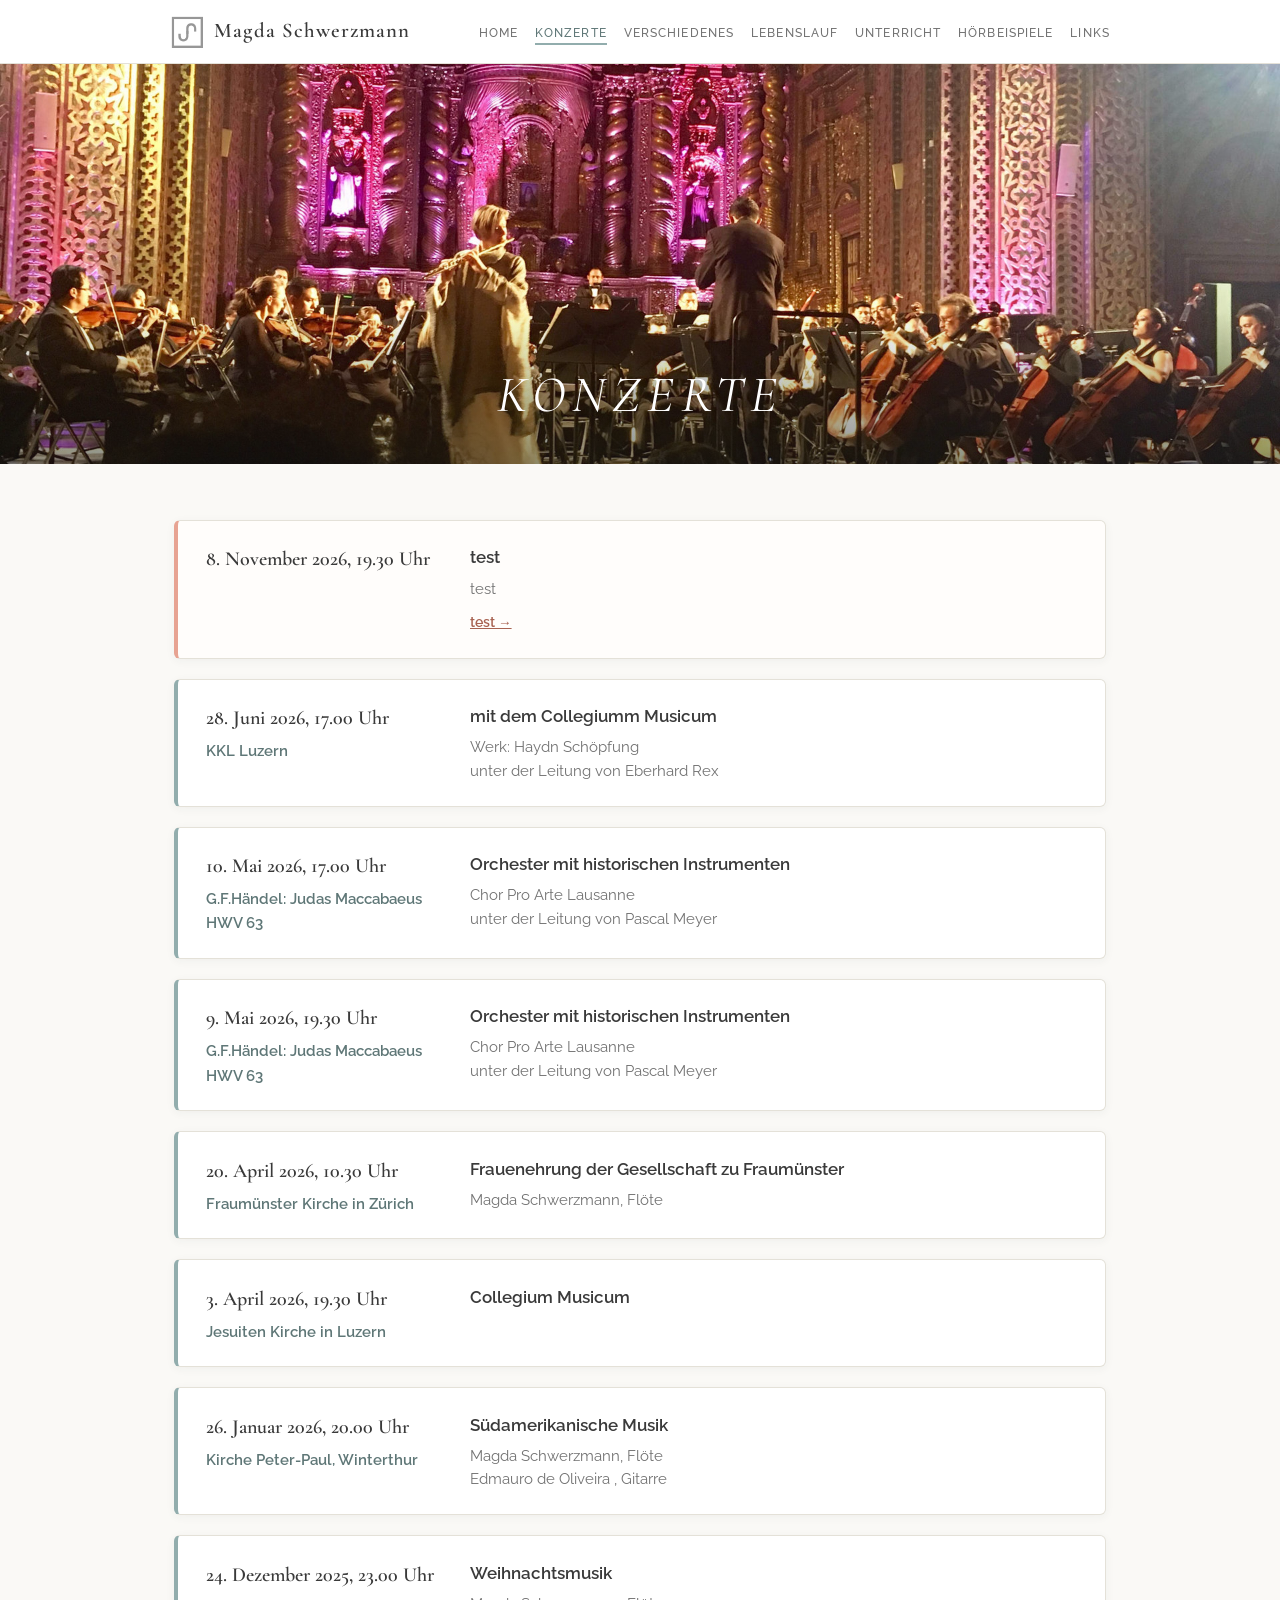
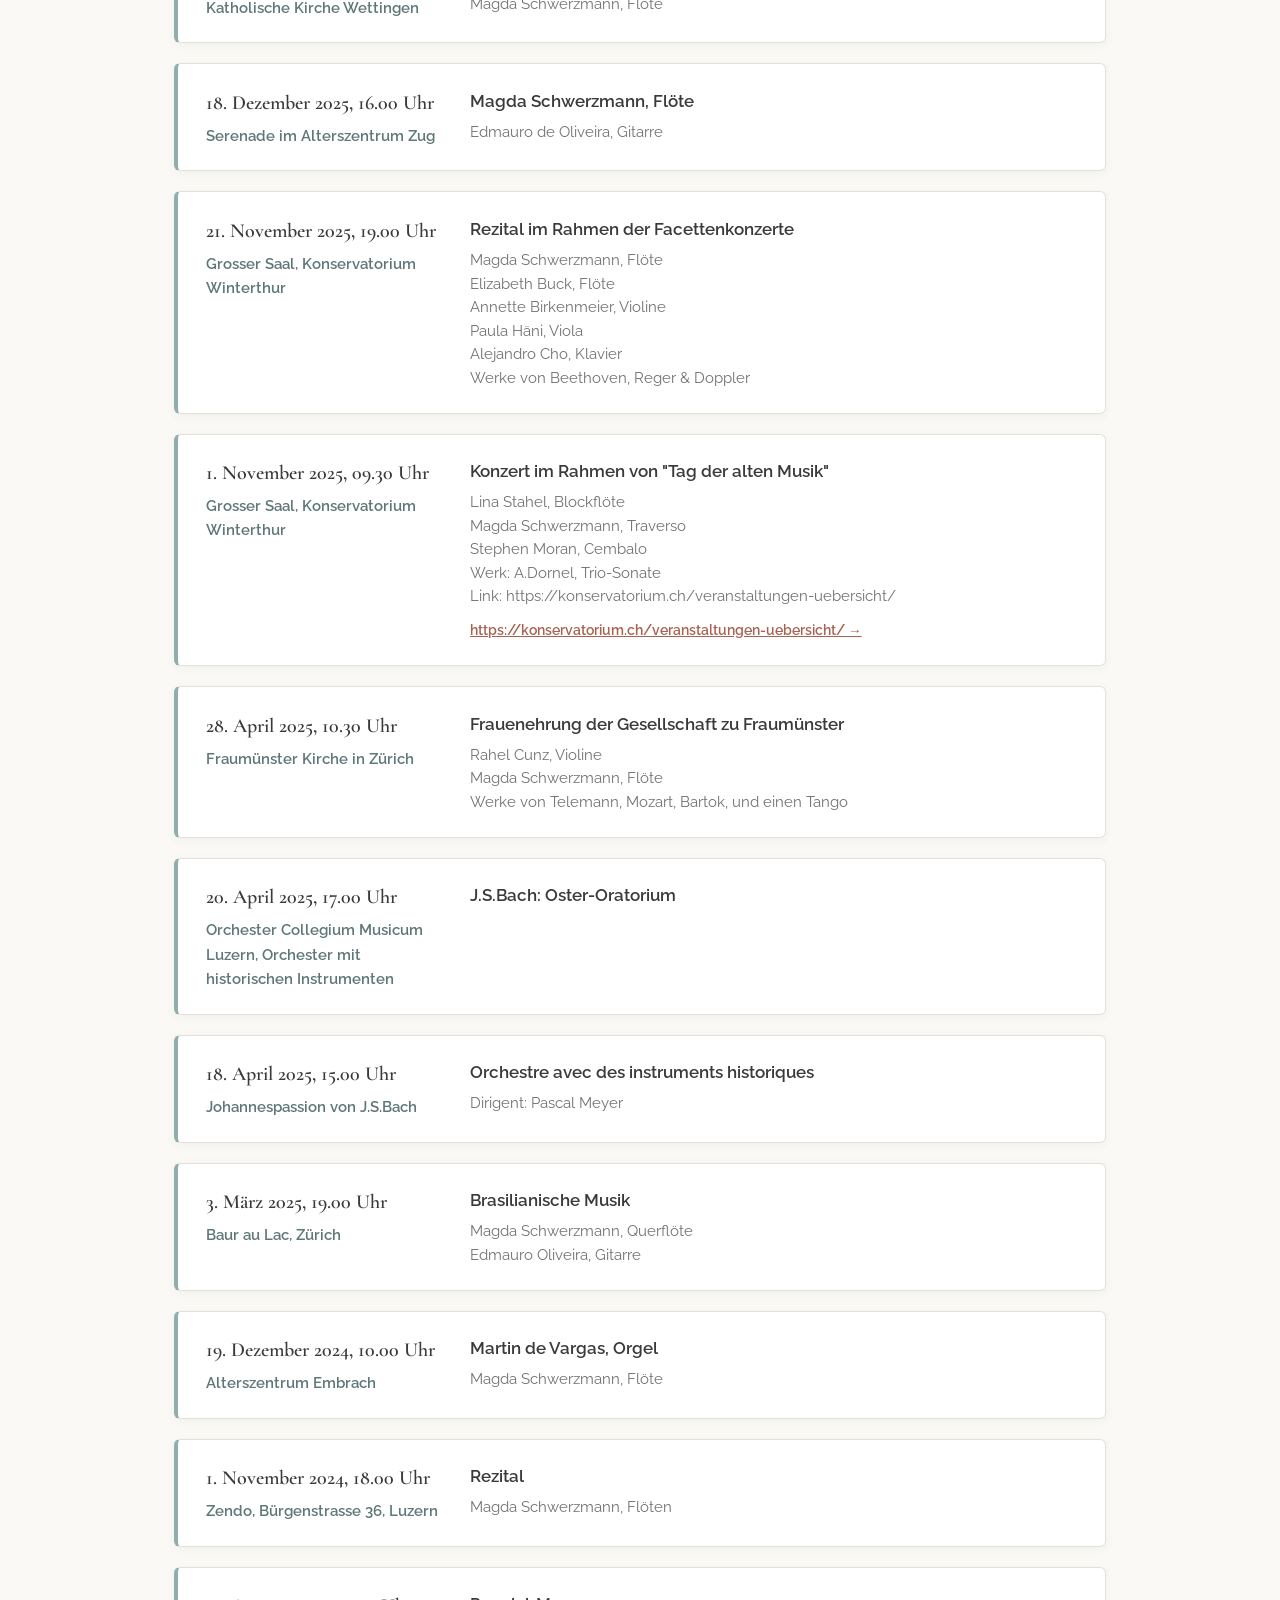
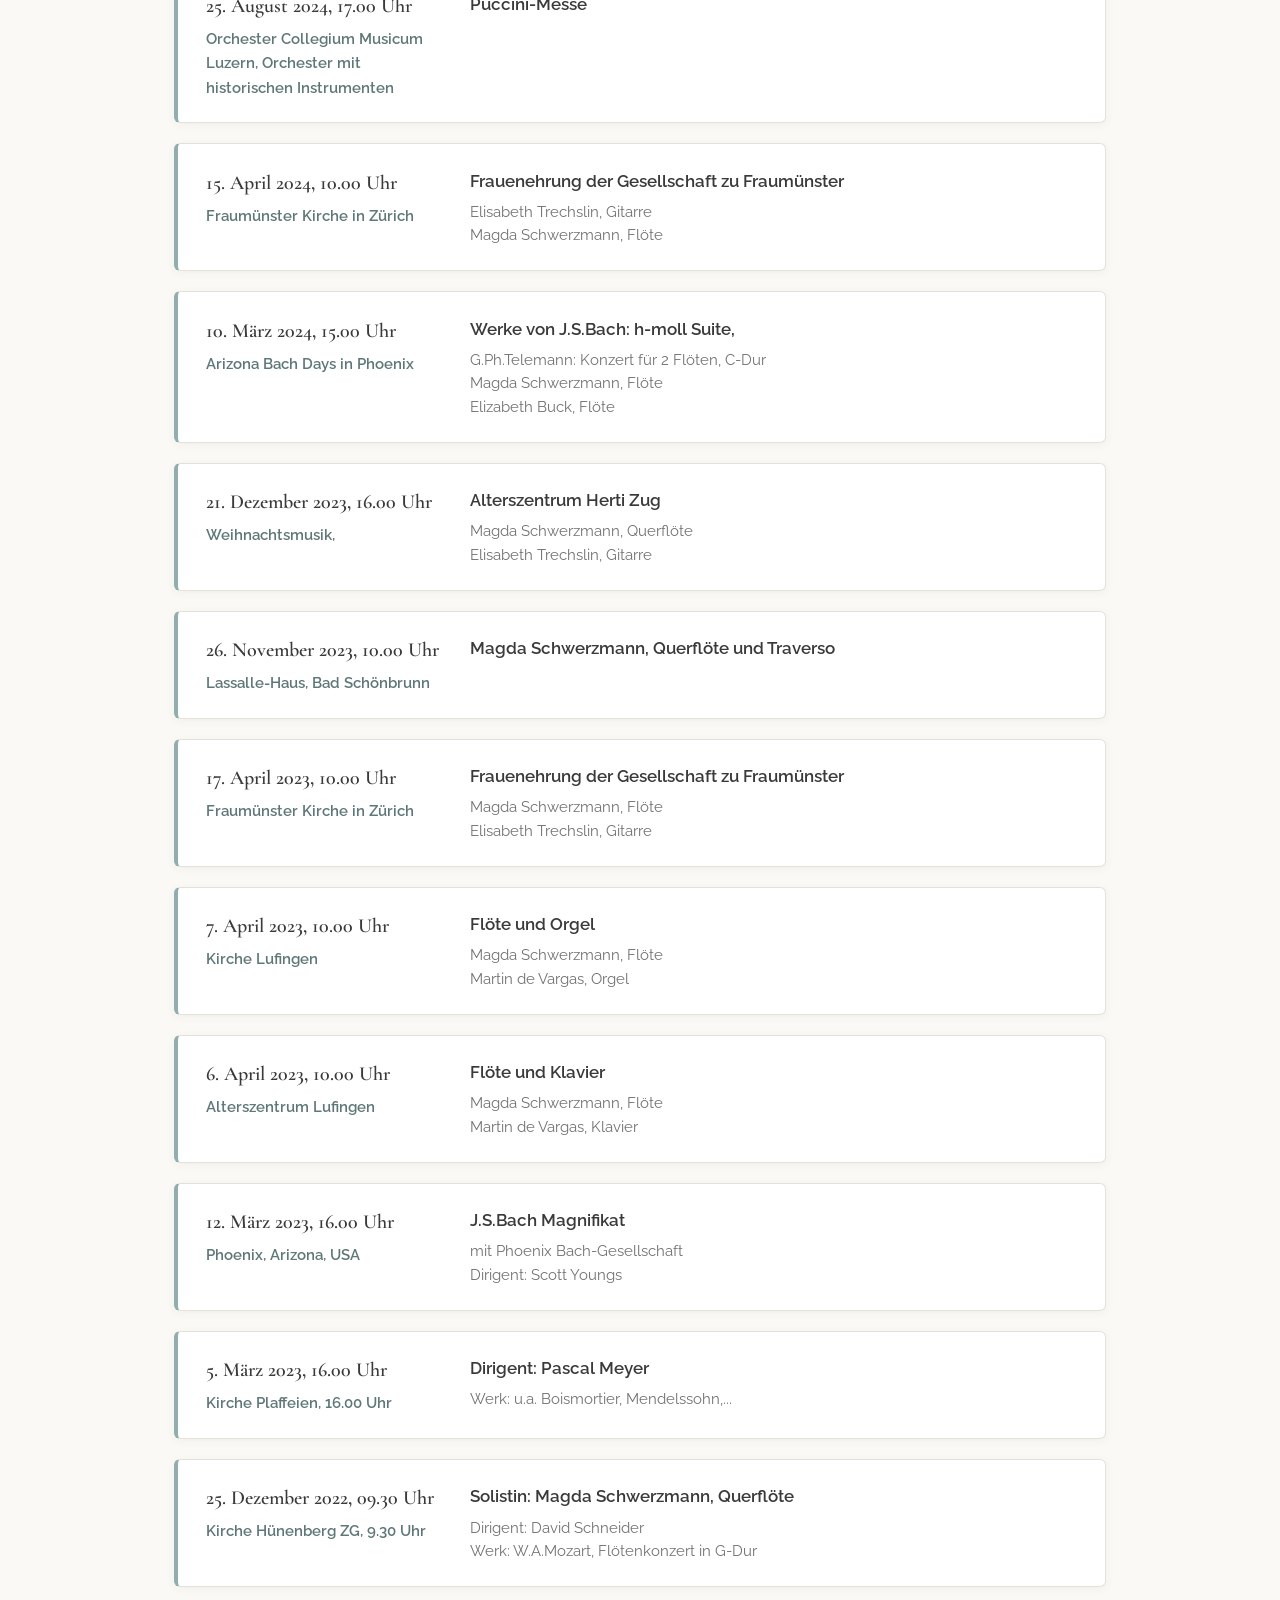
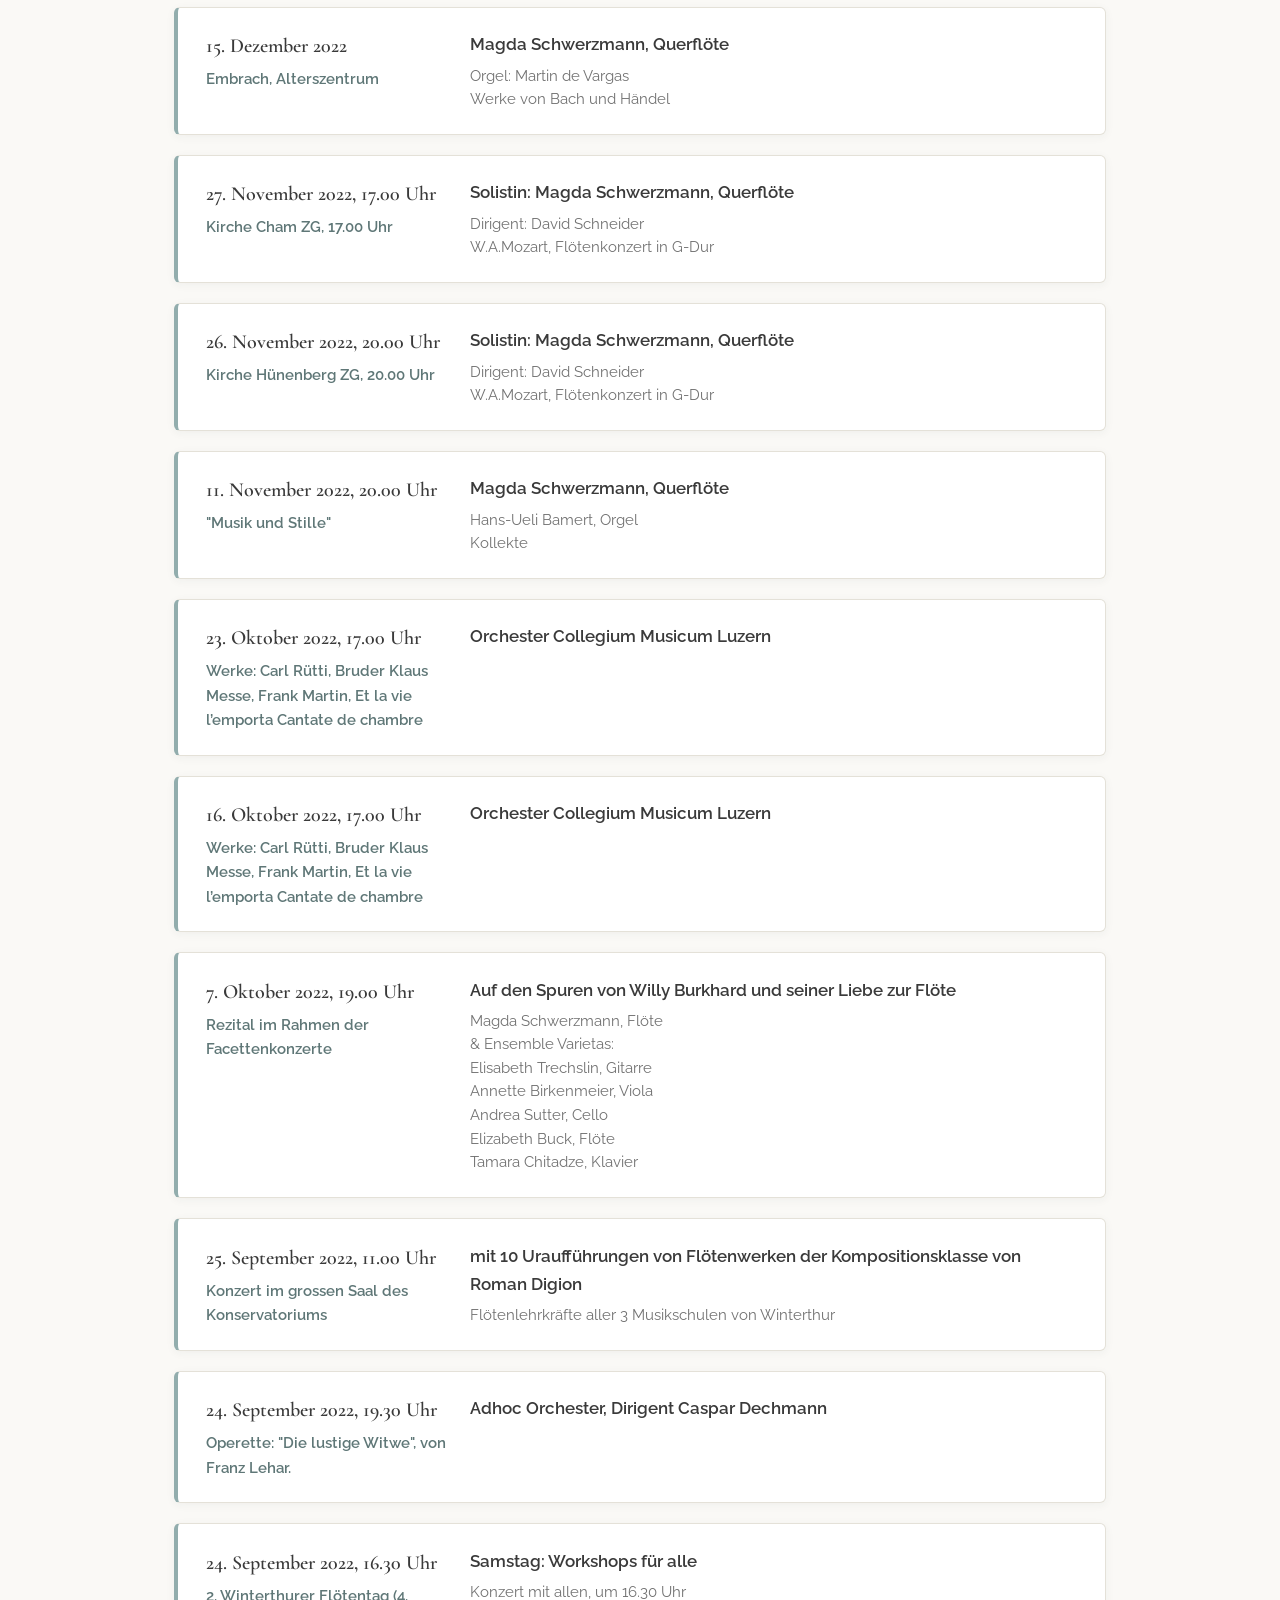
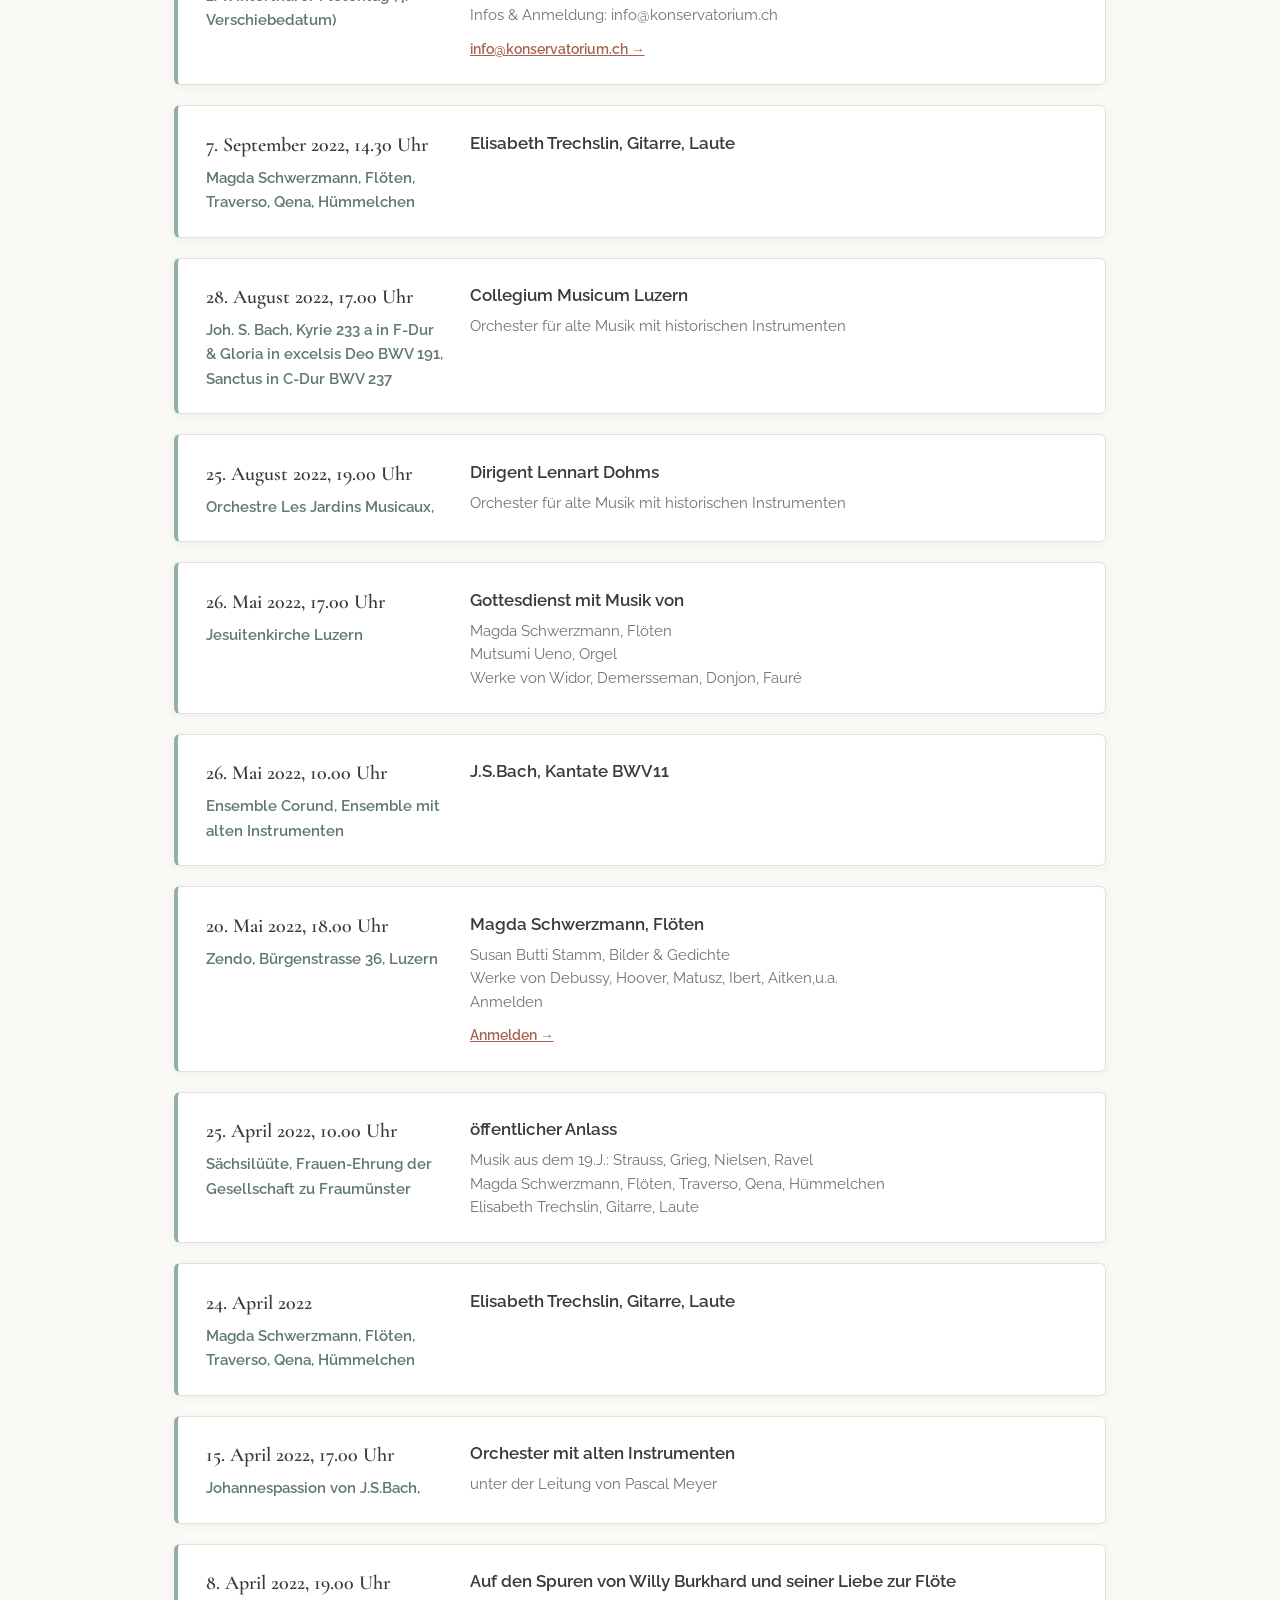
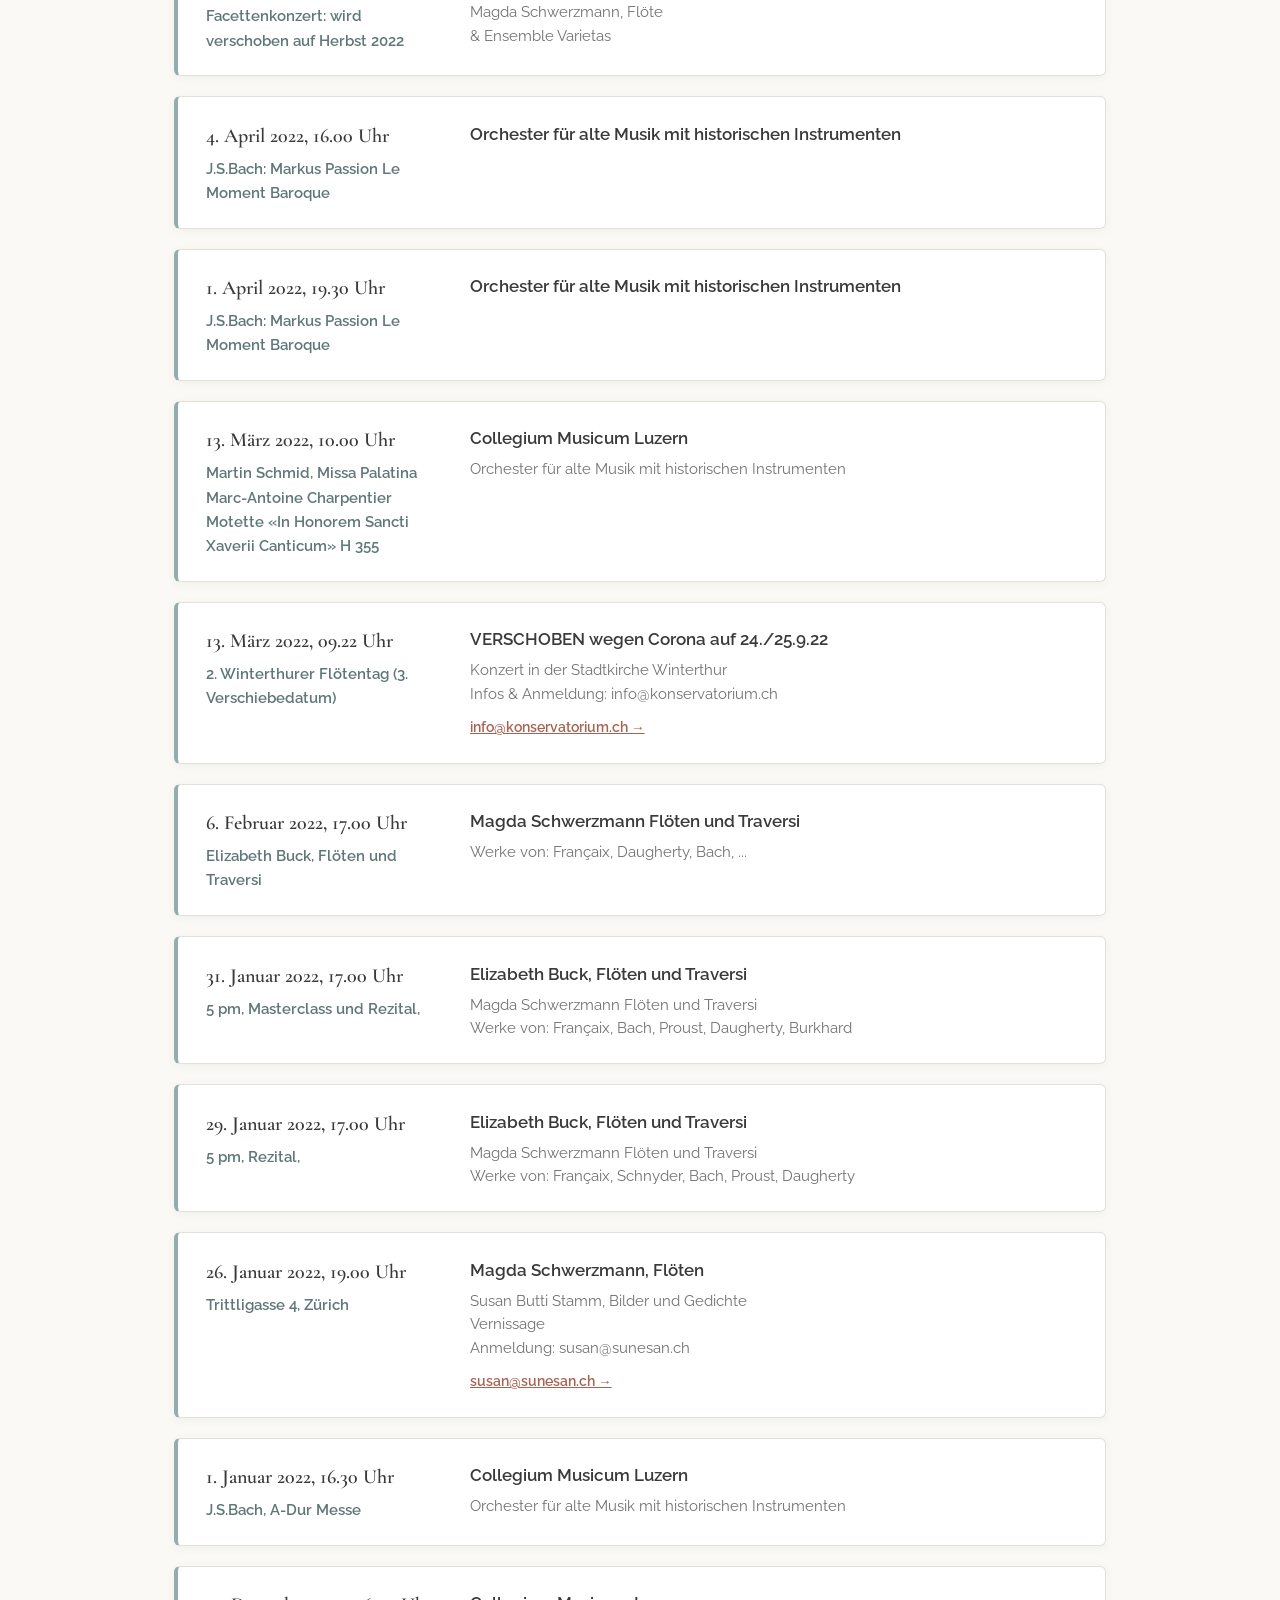
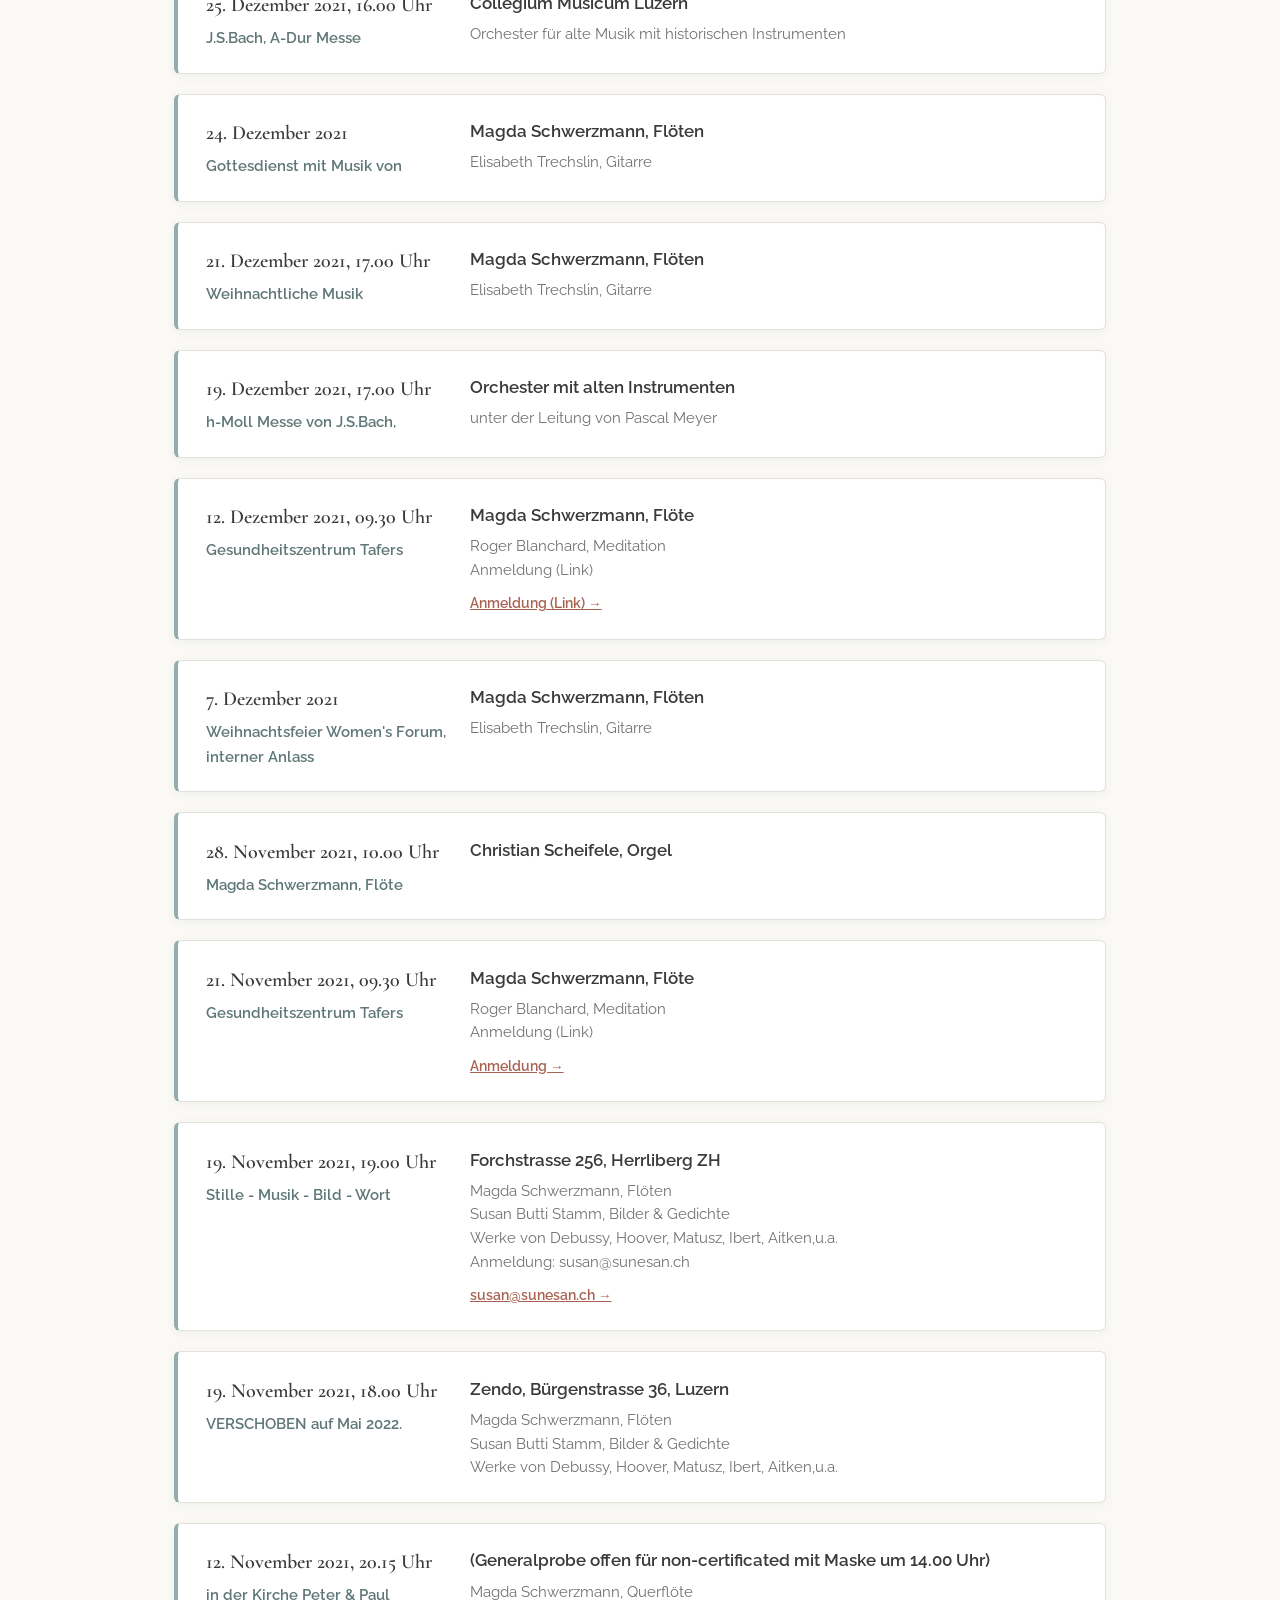
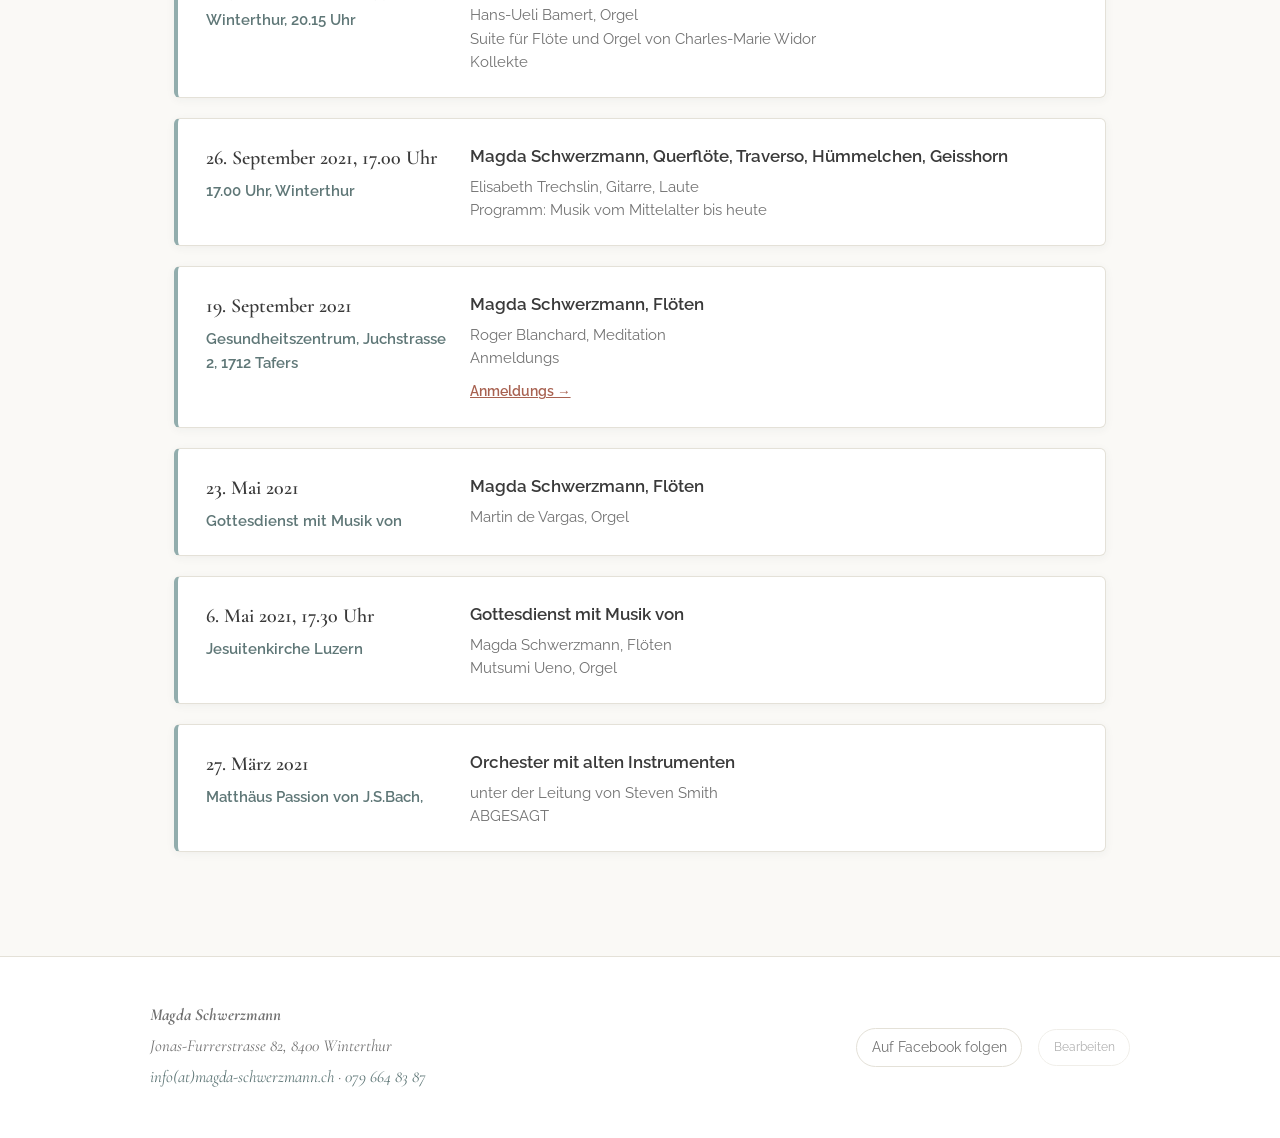
==== commit 9326efe0: "Regenerate static HTML pages from content.json" ====
--- a/konzerte/index.html
+++ b/konzerte/index.html
@@ -41,6 +41,17 @@
       <div class="concerts-list">
         <article class="concert-item upcoming">
           <div class="concert-meta">
+            <div class="concert-date">8. November 2026, 19.30 Uhr</div>
+            <div class="concert-location"></div>
+          </div>
+          <div class="concert-body">
+            <h3>test</h3>
+            <div class="concert-details">test</div>
+            <a href="wef" target="_blank" rel="noopener noreferrer" class="concert-link">test →</a>
+          </div>
+        </article>
+        <article class="concert-item">
+          <div class="concert-meta">
             <div class="concert-date">28. Juni 2026, 17.00 Uhr</div>
             <div class="concert-location">KKL Luzern</div>
           </div>
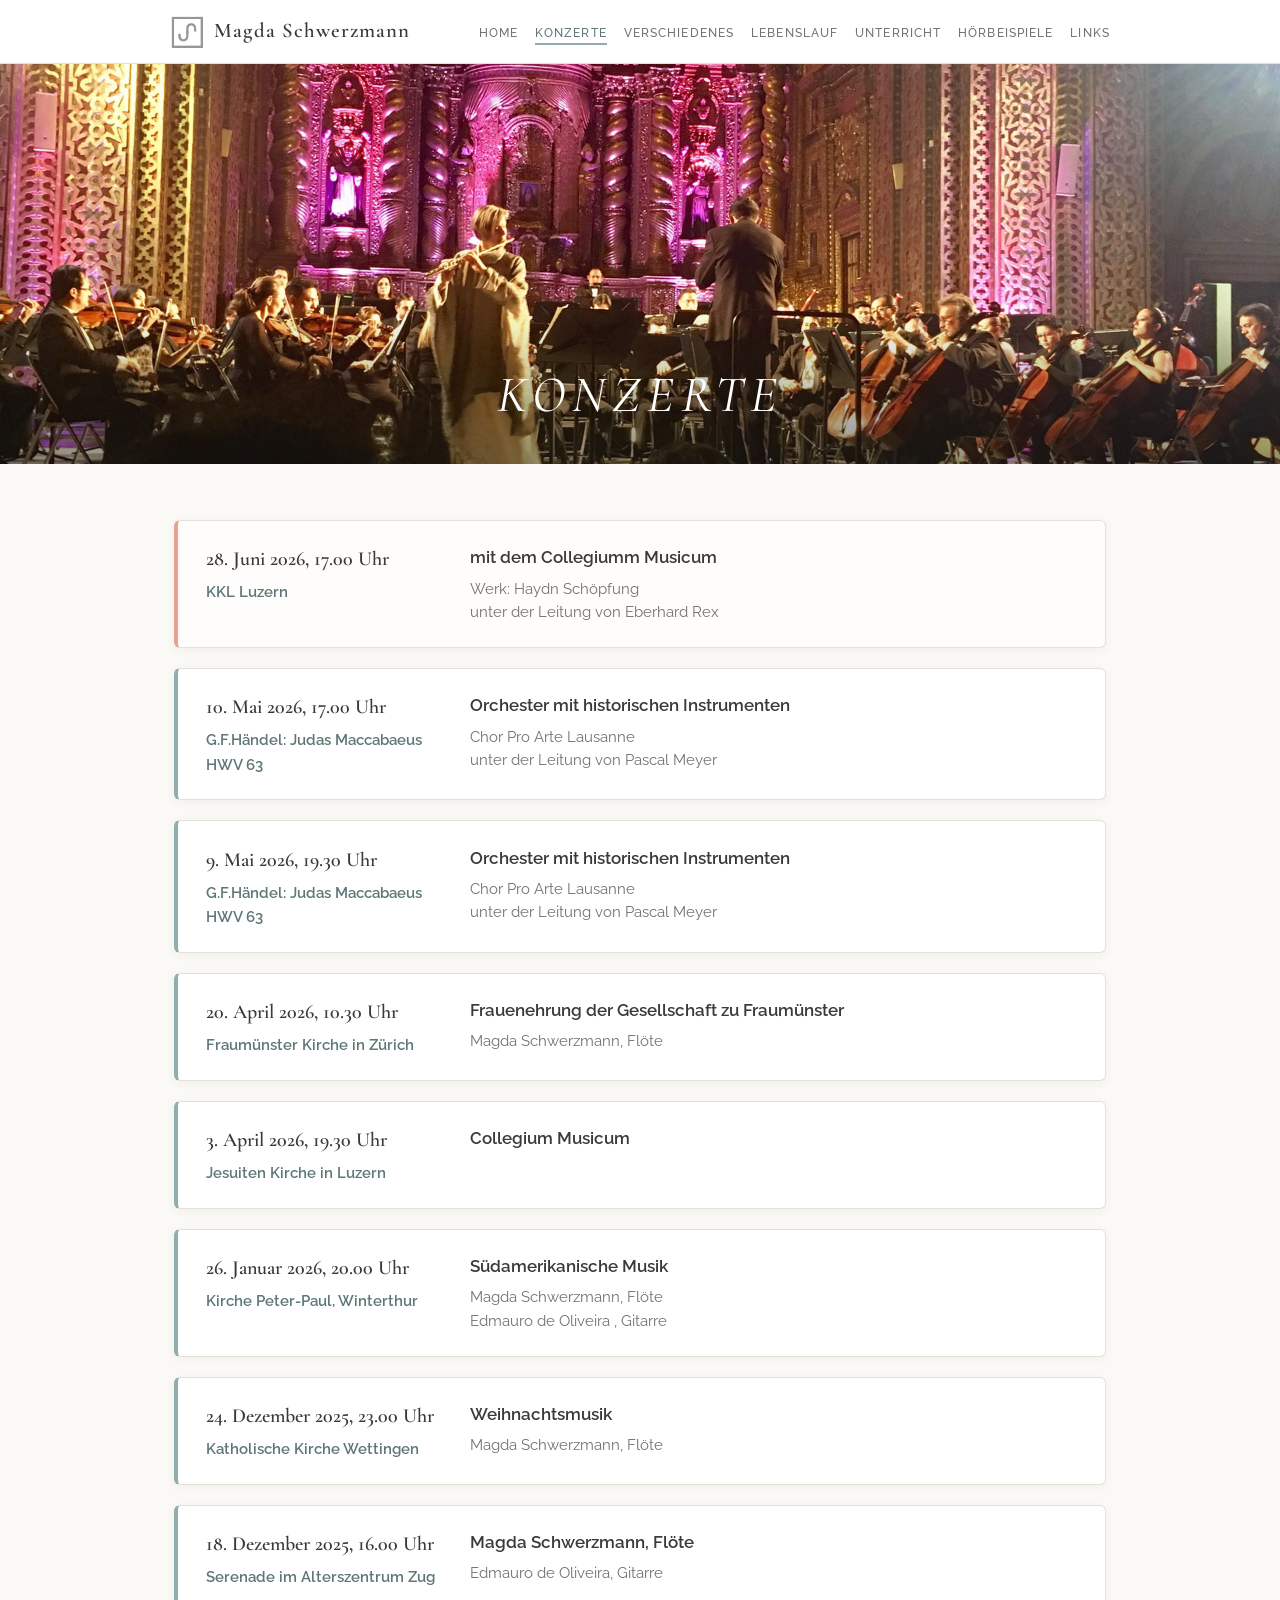
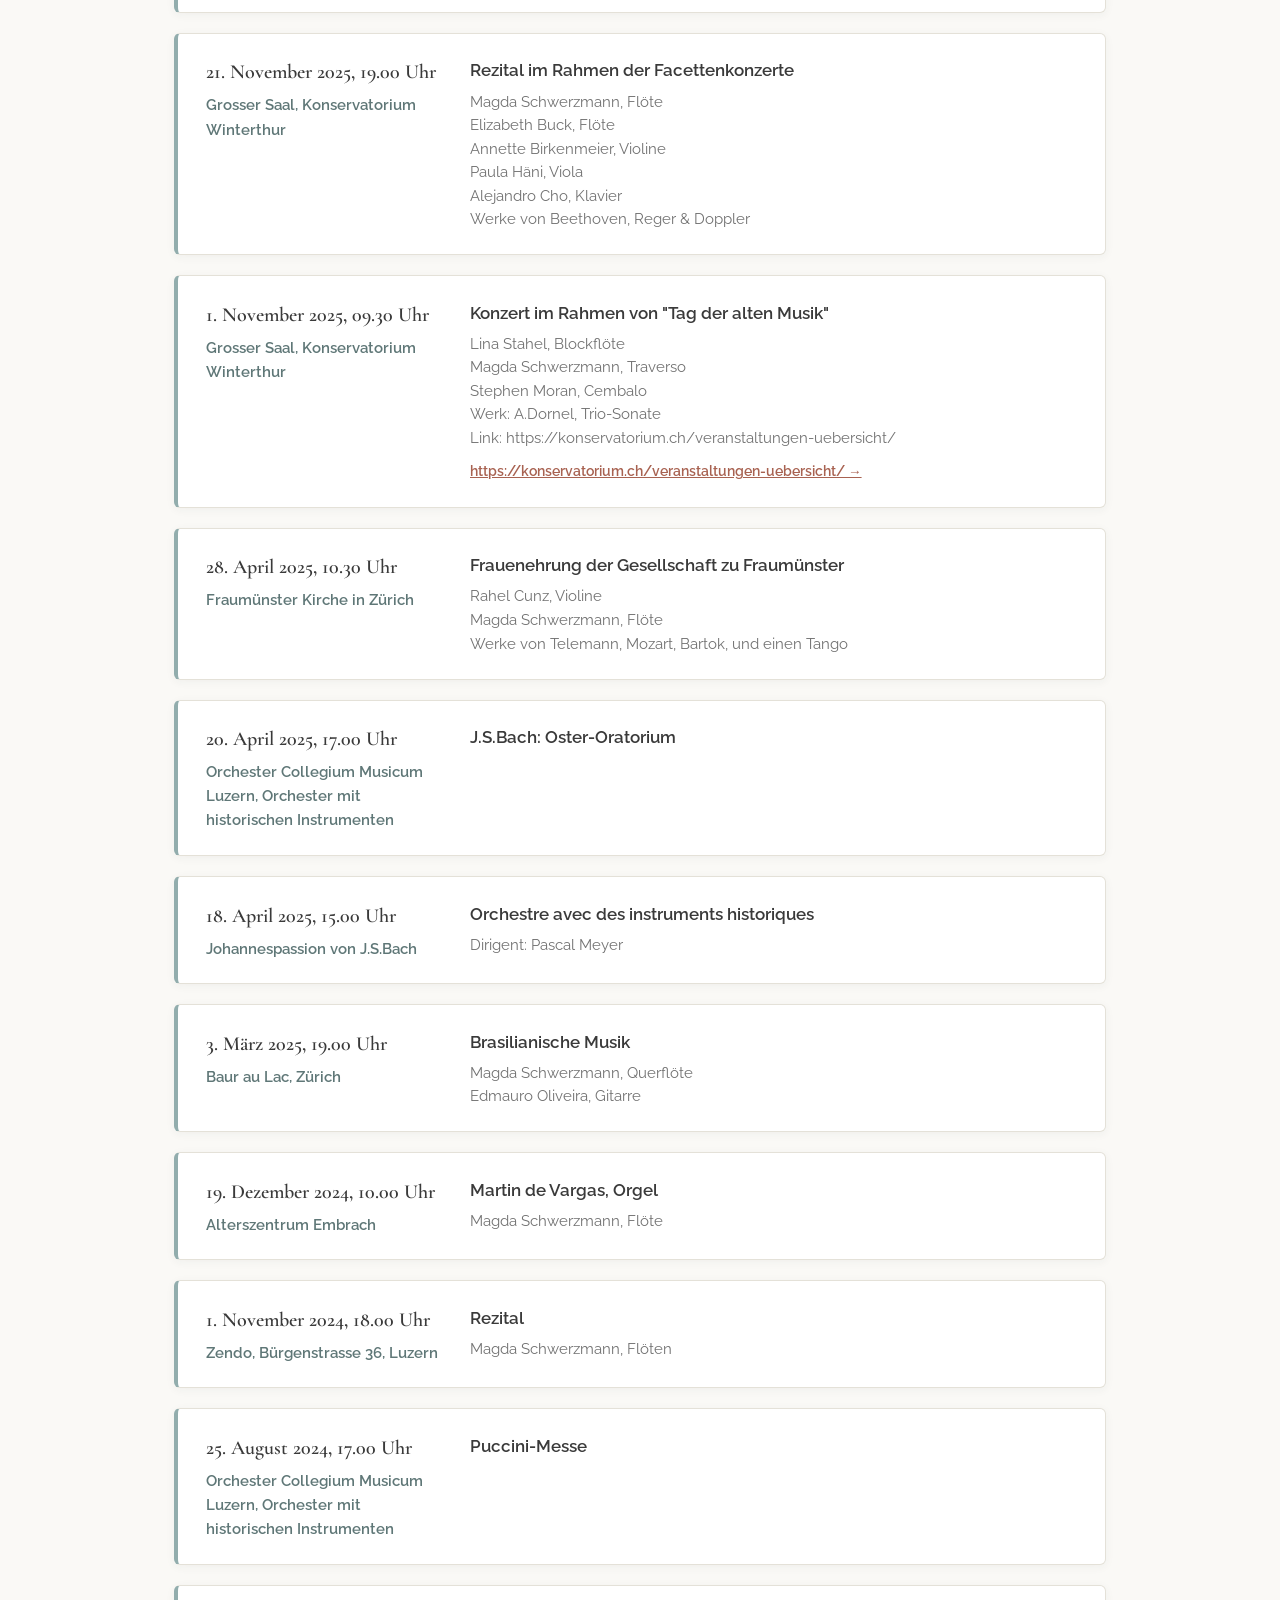
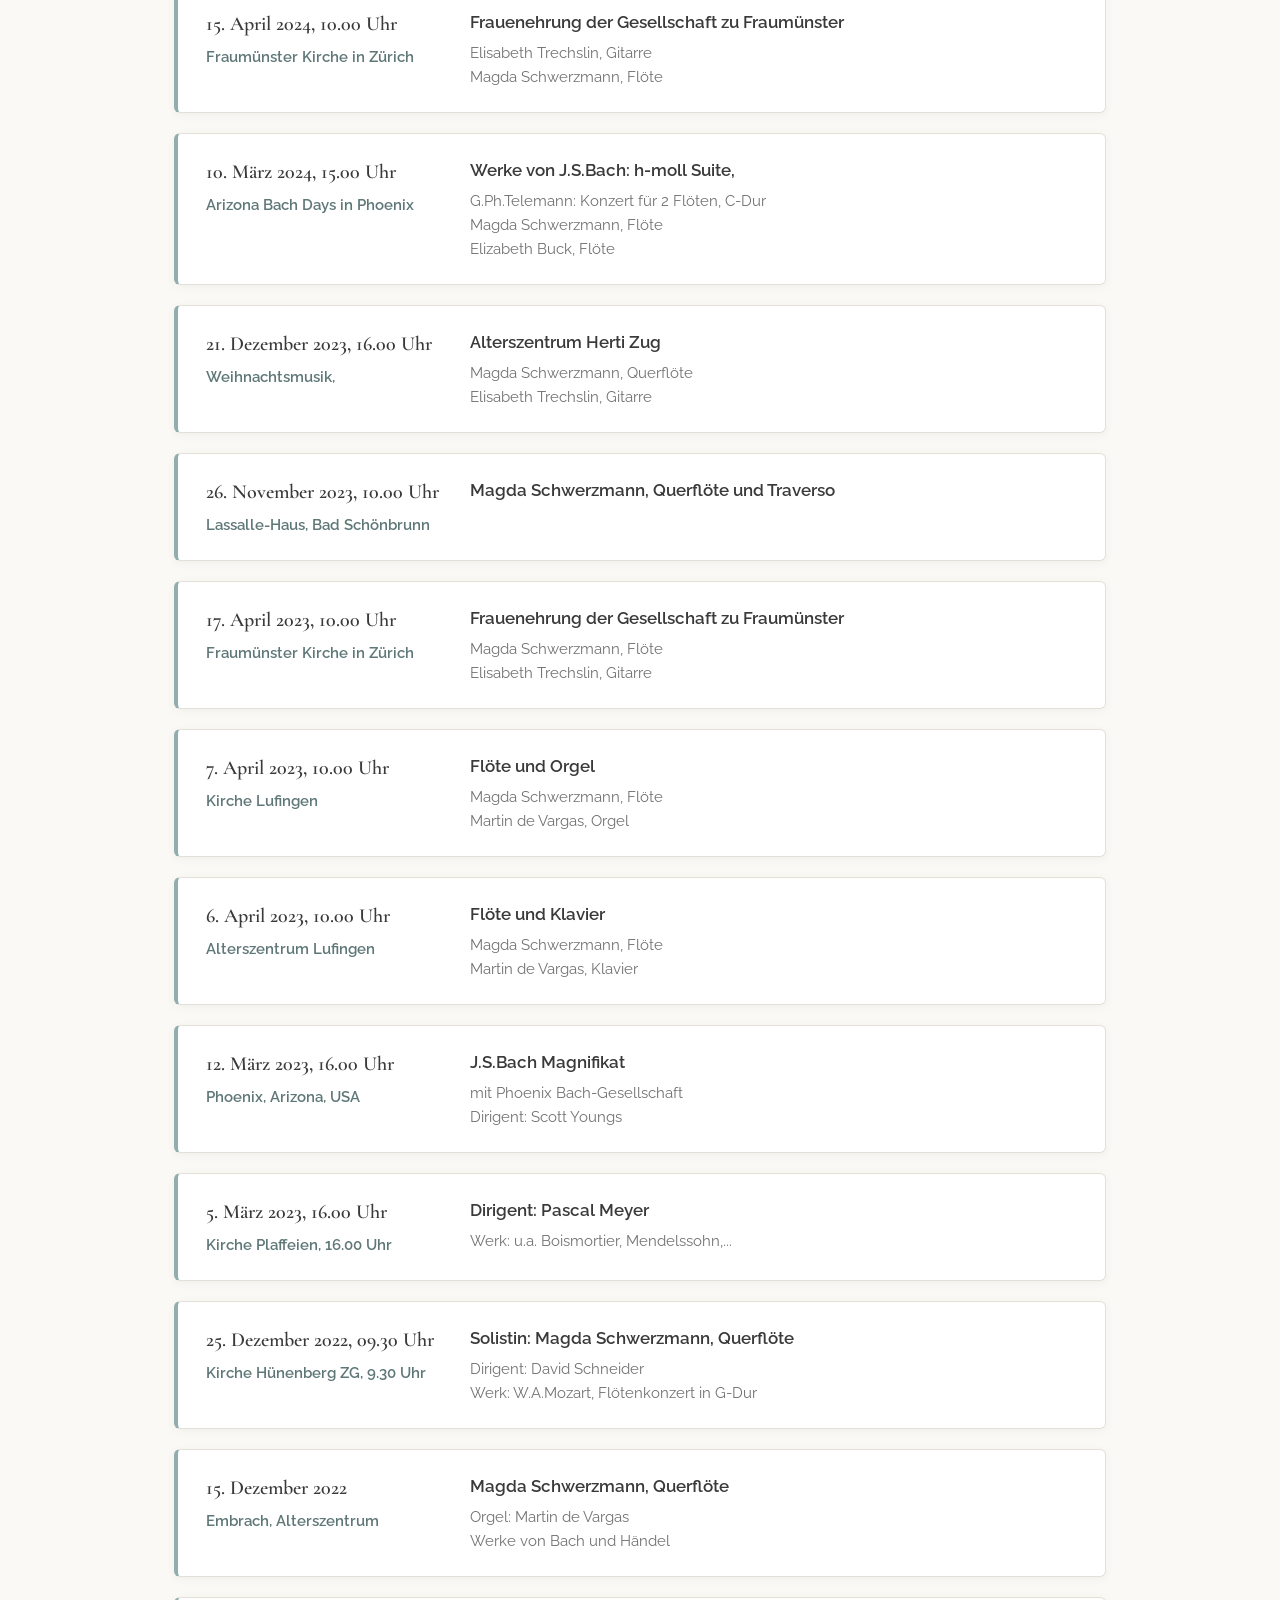
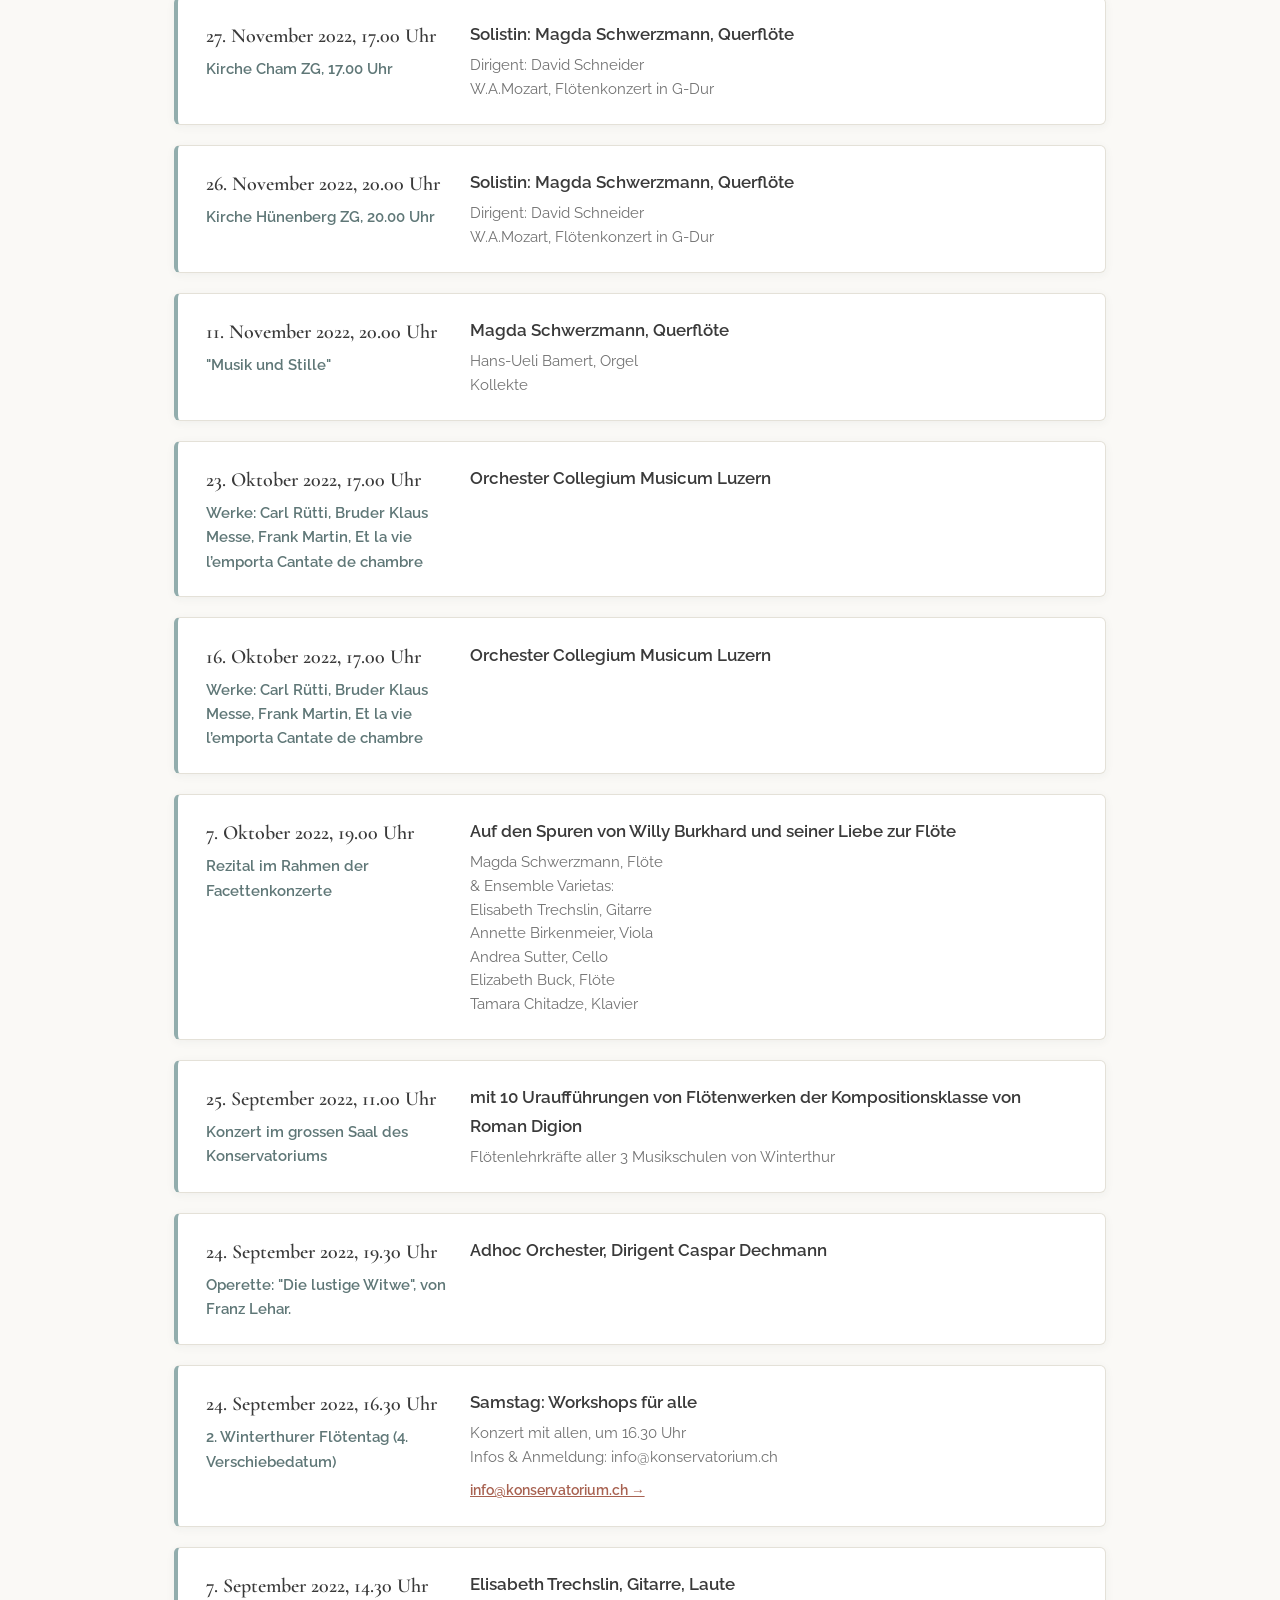
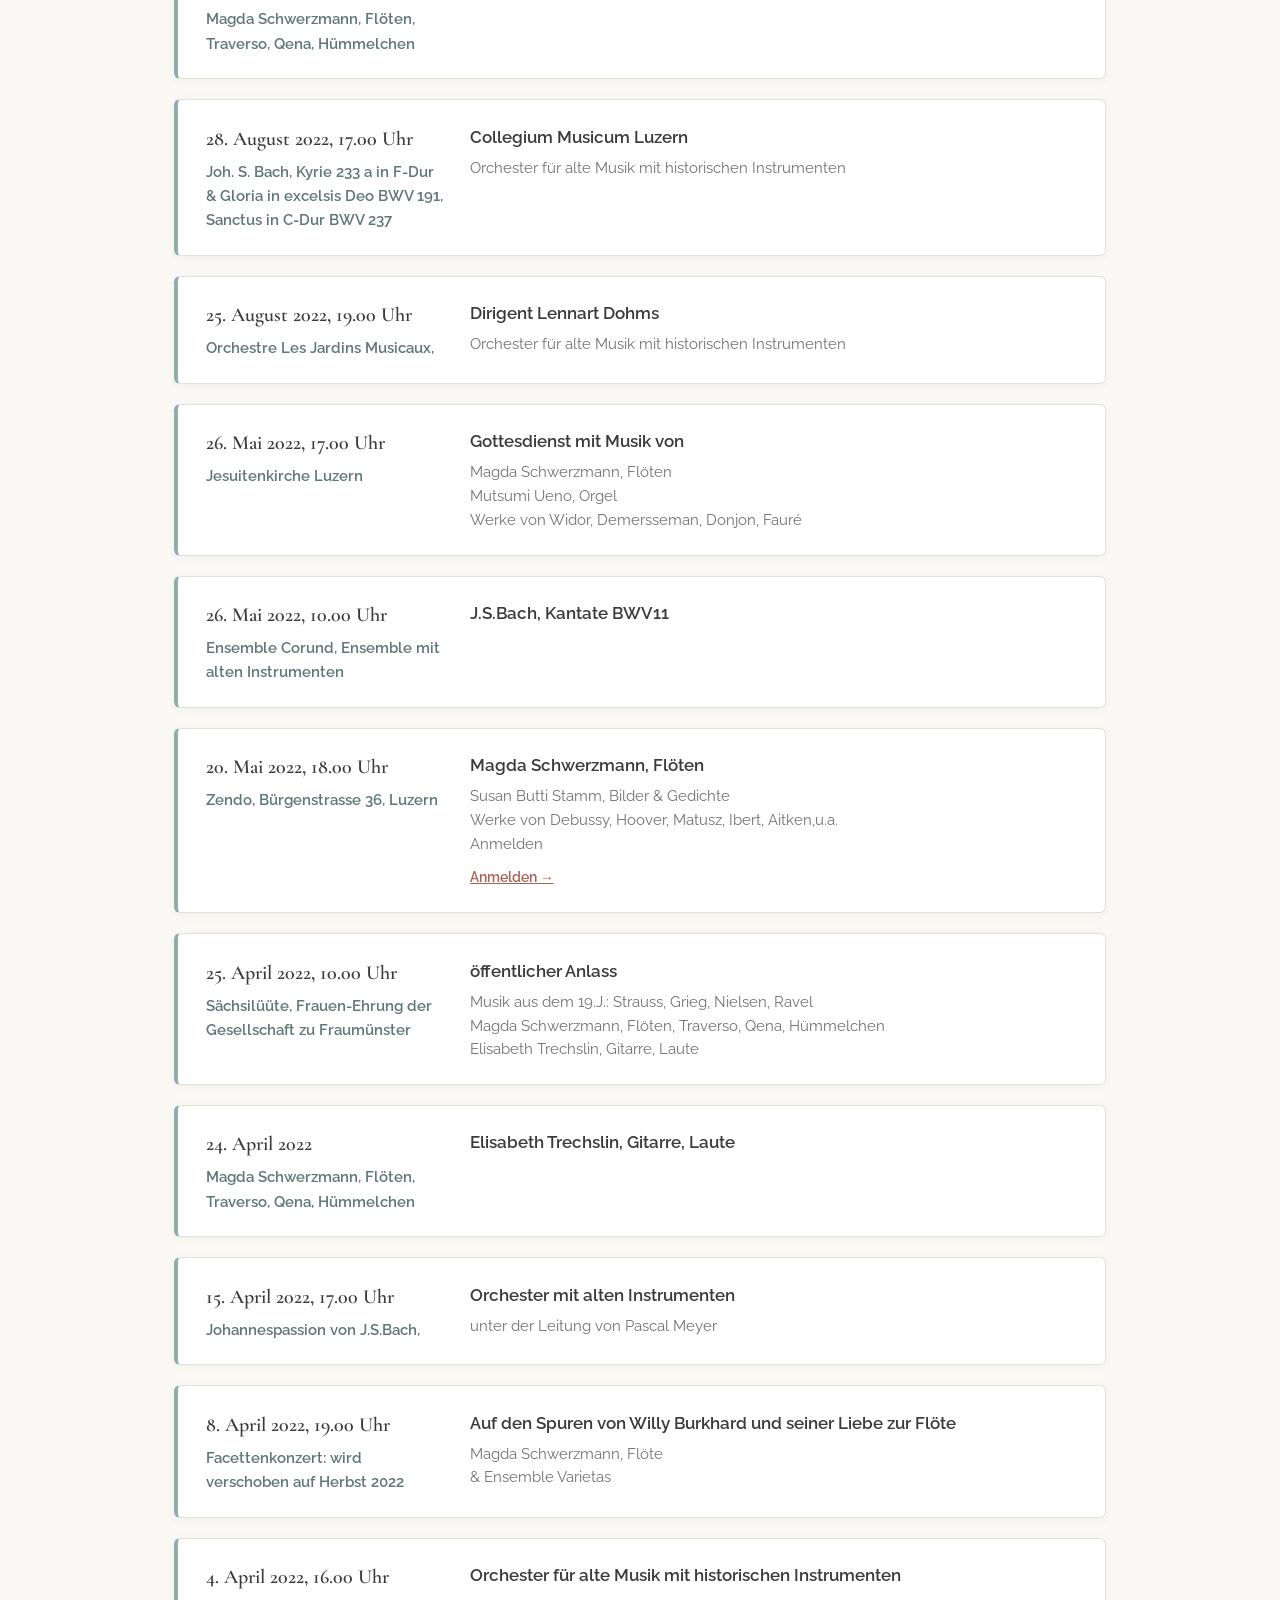
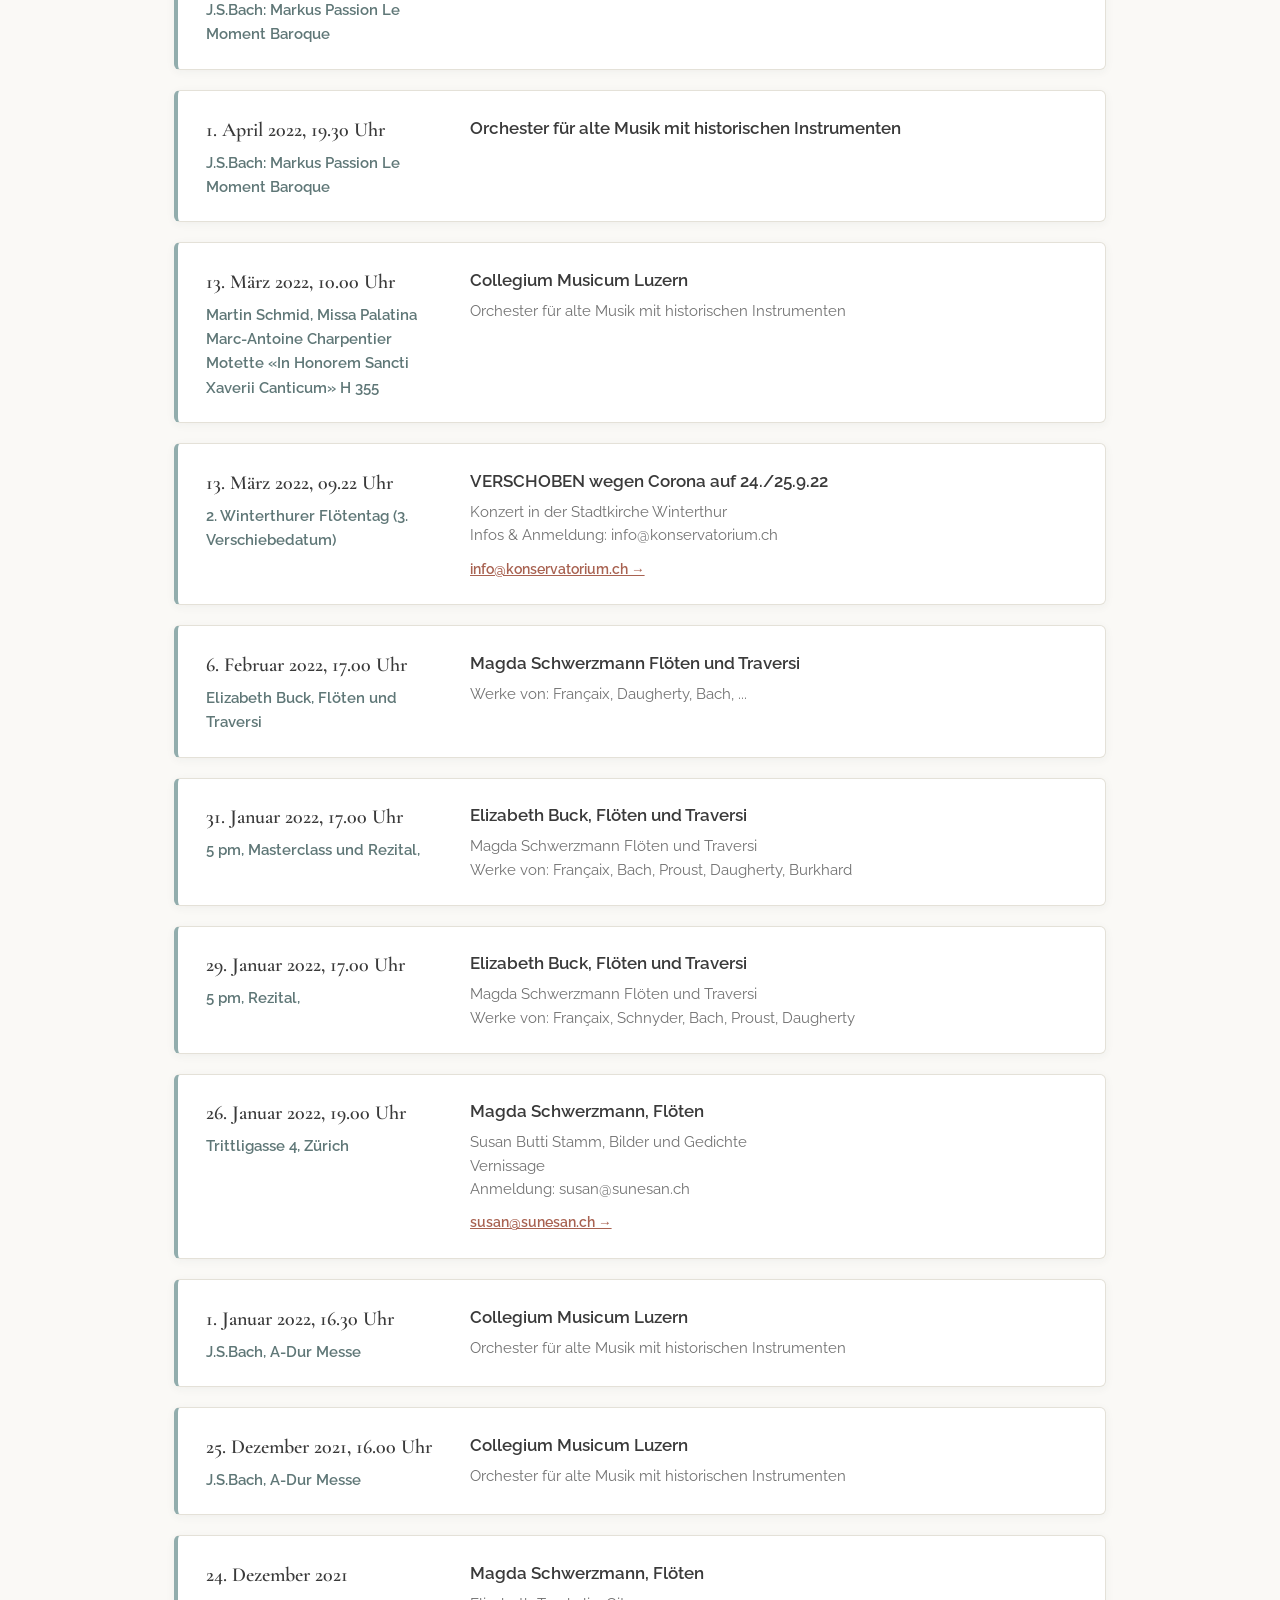
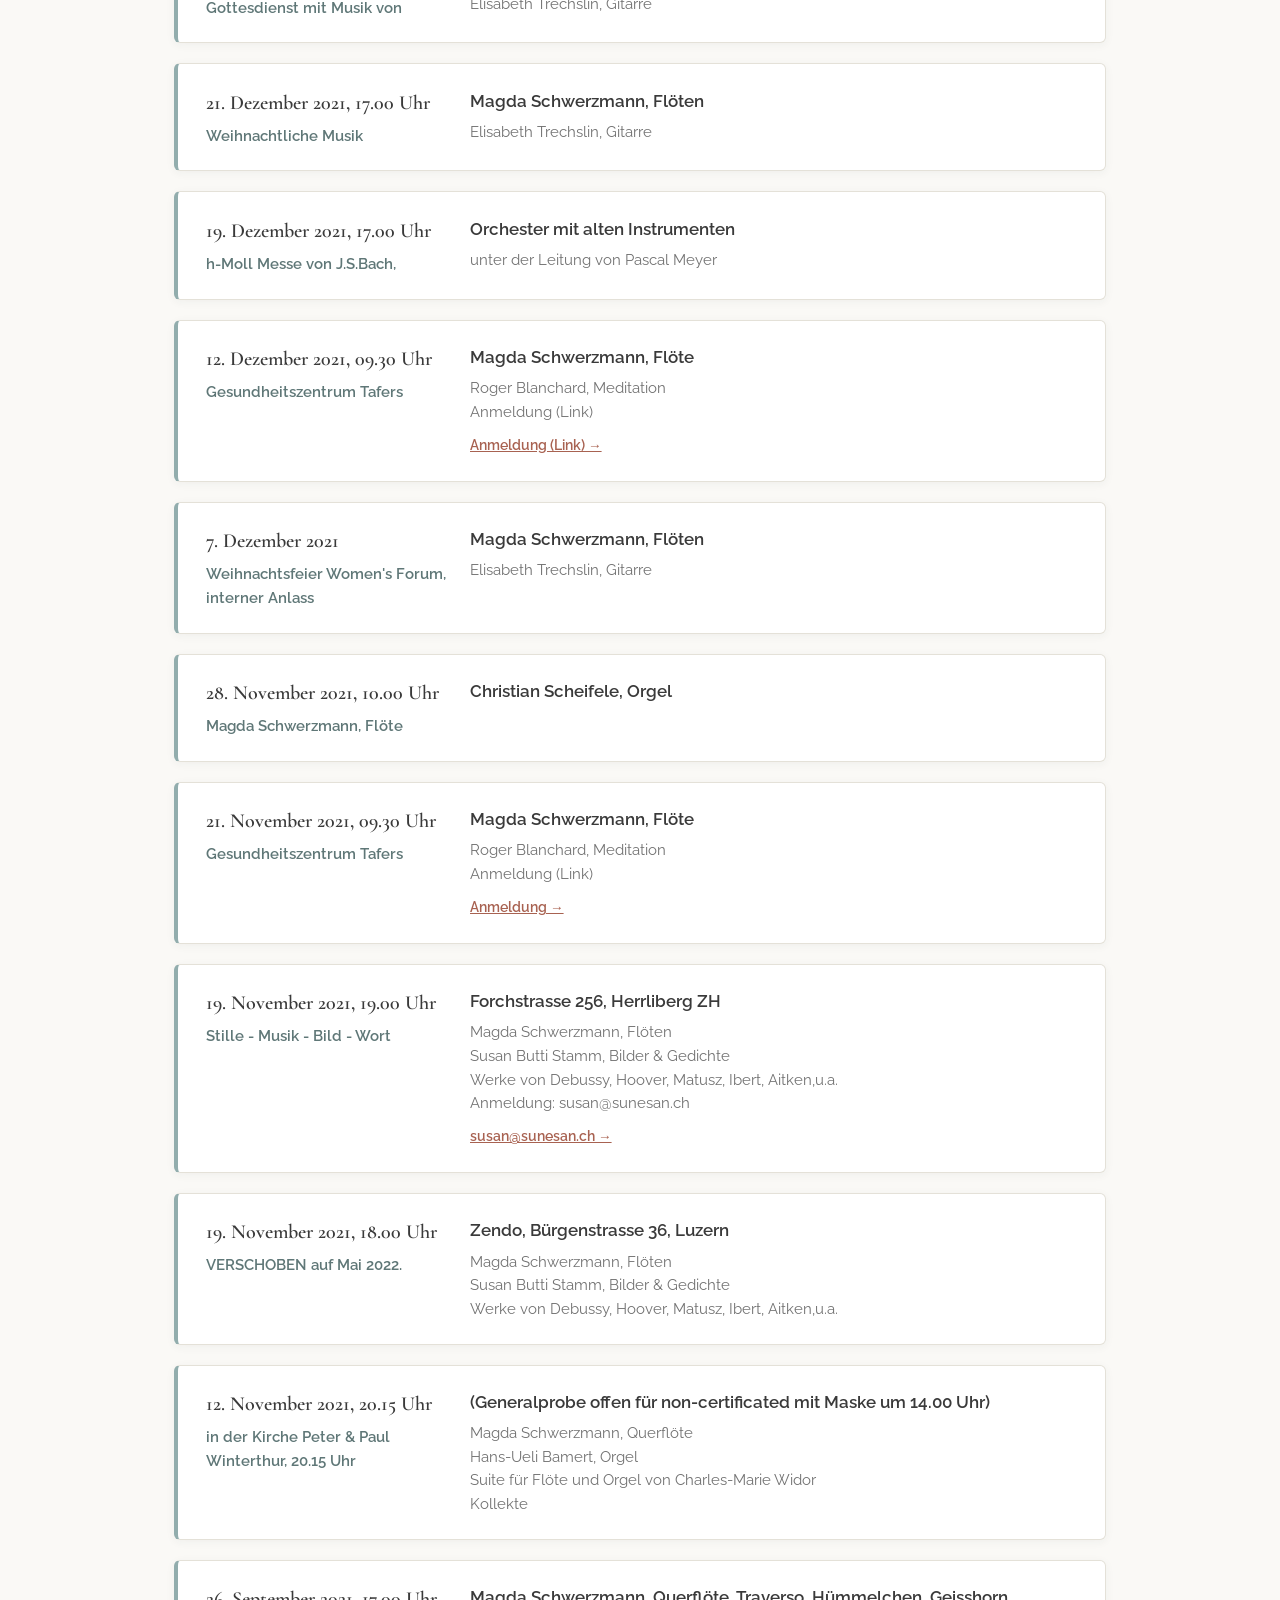
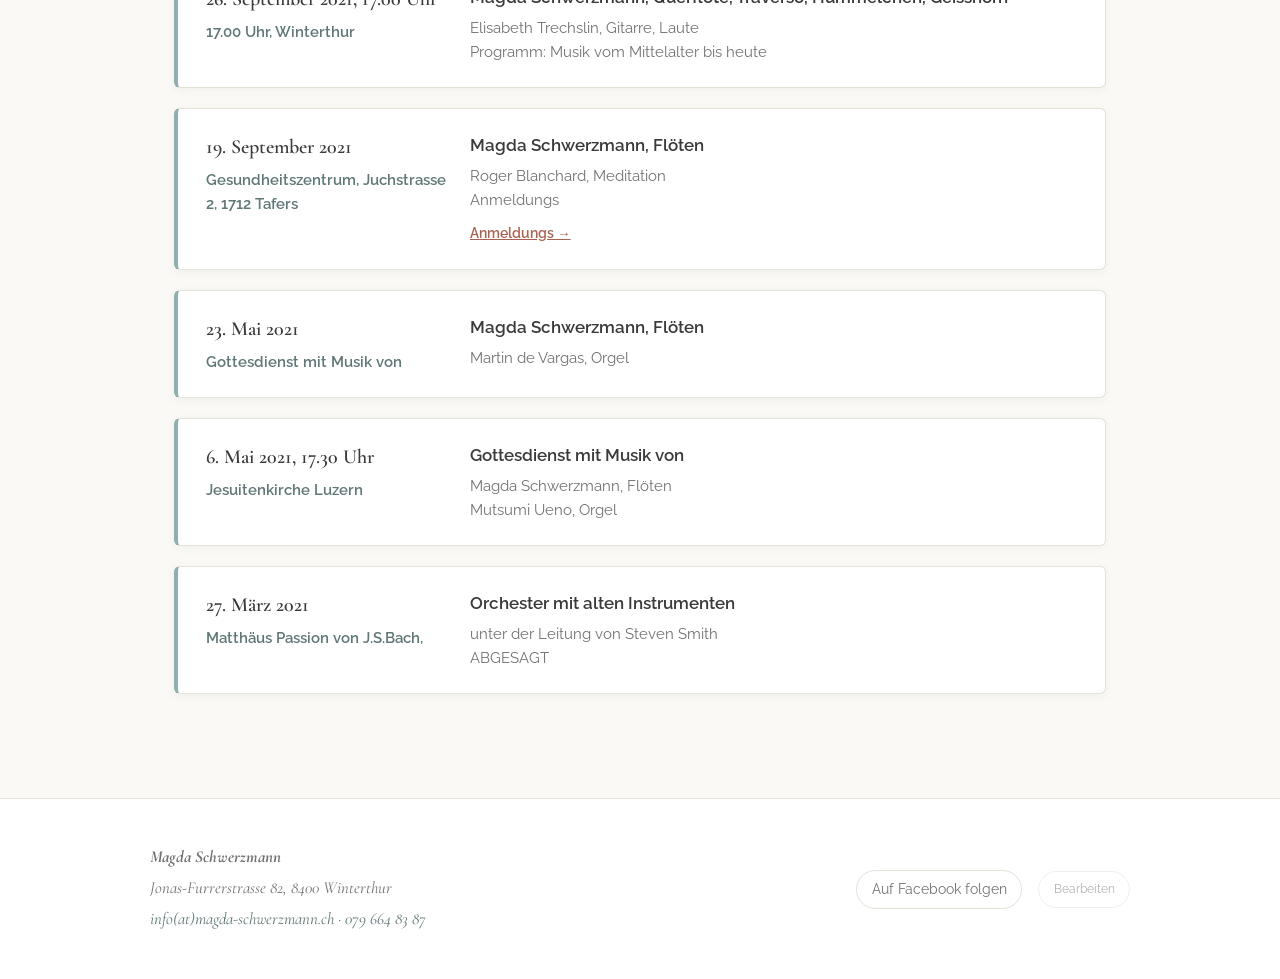
==== commit 2aeefb59: "Regenerate static HTML pages from content.json" ====
--- a/konzerte/index.html
+++ b/konzerte/index.html
@@ -41,17 +41,6 @@
       <div class="concerts-list">
         <article class="concert-item upcoming">
           <div class="concert-meta">
-            <div class="concert-date">8. November 2026, 19.30 Uhr</div>
-            <div class="concert-location"></div>
-          </div>
-          <div class="concert-body">
-            <h3>test</h3>
-            <div class="concert-details">test</div>
-            <a href="wef" target="_blank" rel="noopener noreferrer" class="concert-link">test →</a>
-          </div>
-        </article>
-        <article class="concert-item">
-          <div class="concert-meta">
             <div class="concert-date">28. Juni 2026, 17.00 Uhr</div>
             <div class="concert-location">KKL Luzern</div>
           </div>
